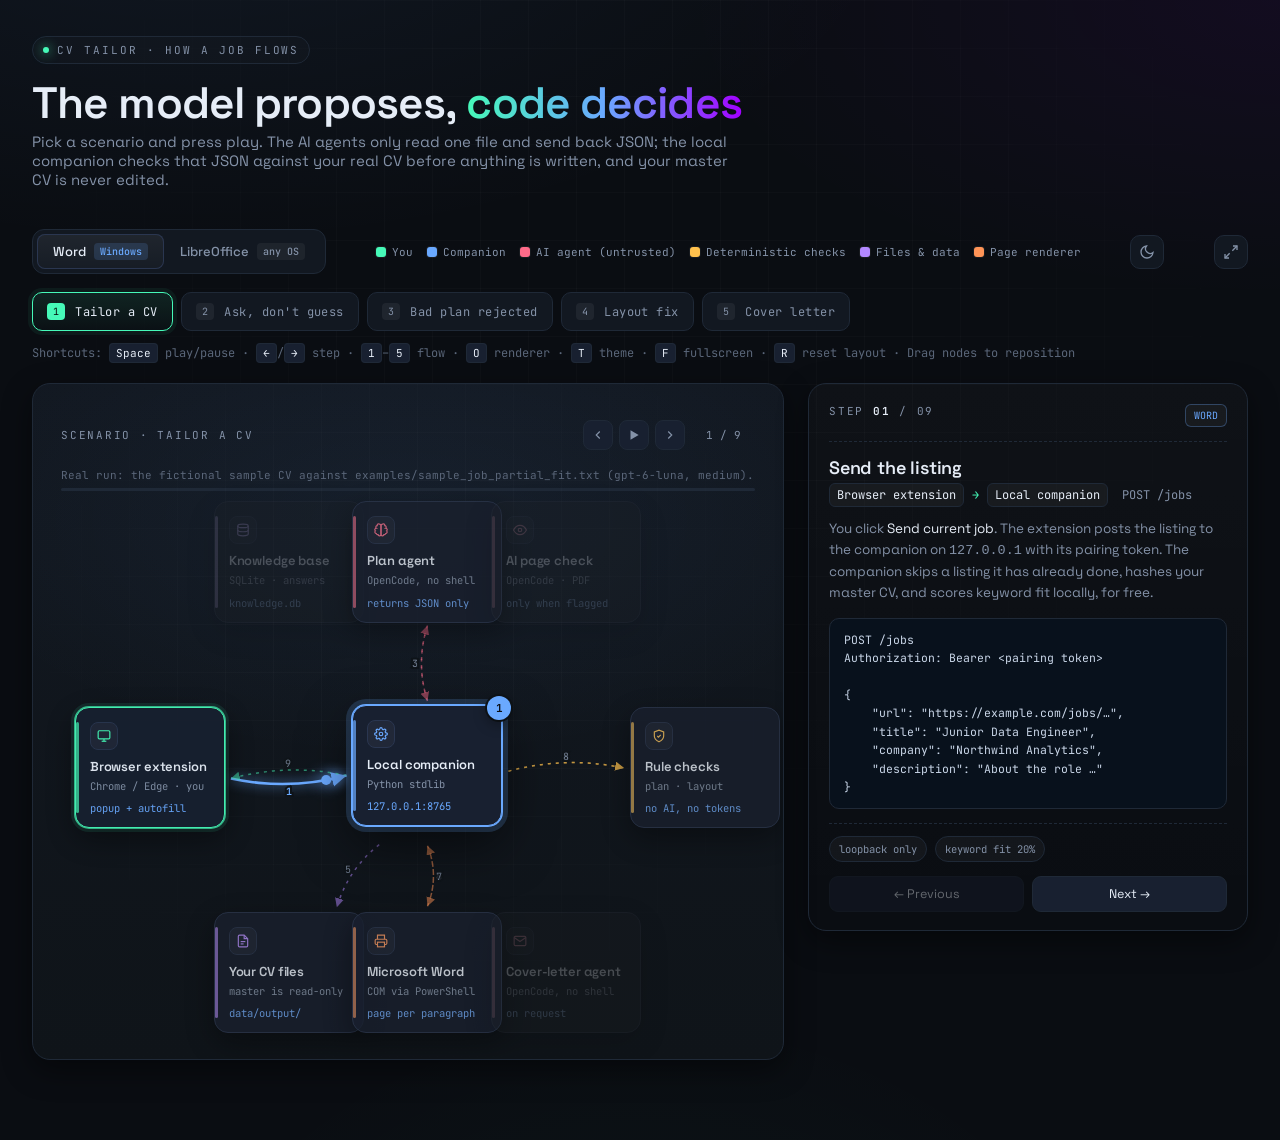
==== docs/architecture.html @ 9919b9e8 "Replace the static diagram with an interactive architecture diagram The Excalidraw diagram showed th" ====
<!doctype html>
<html lang="en">
<head>
<meta charset="utf-8" />
<meta name="viewport" content="width=device-width,initial-scale=1" />
<title>CV Tailor · Architecture</title>
<!--
  CV Tailor's architecture, as an interactive diagram. Built from the template of the
  architecture-diagram skill, https://github.com/konraddzbik/architecture-diagram-skill (v1.3.0),
  whose licence follows. The nodes, flows and text are CV Tailor's.

  MIT License

  Copyright (c) 2026 Konrad Dzbik

  Permission is hereby granted, free of charge, to any person obtaining a copy
  of this software and associated documentation files (the "Software"), to deal
  in the Software without restriction, including without limitation the rights
  to use, copy, modify, merge, publish, distribute, sublicense, and/or sell
  copies of the Software, and to permit persons to whom the Software is
  furnished to do so, subject to the following conditions:

  The above copyright notice and this permission notice shall be included in all
  copies or substantial portions of the Software.

  THE SOFTWARE IS PROVIDED "AS IS", WITHOUT WARRANTY OF ANY KIND, EXPRESS OR
  IMPLIED, INCLUDING BUT NOT LIMITED TO THE WARRANTIES OF MERCHANTABILITY,
  FITNESS FOR A PARTICULAR PURPOSE AND NONINFRINGEMENT. IN NO EVENT SHALL THE
  AUTHORS OR COPYRIGHT HOLDERS BE LIABLE FOR ANY CLAIM, DAMAGES OR OTHER
  LIABILITY, WHETHER IN AN ACTION OF CONTRACT, TORT OR OTHERWISE, ARISING FROM,
  OUT OF OR IN CONNECTION WITH THE SOFTWARE OR THE USE OR OTHER DEALINGS IN THE
  SOFTWARE.
-->
<!--
  ============================================================
  ARCHITECTURE DIAGRAM TEMPLATE — drop-in for any system
  Generated by the architecture-diagrams skill.

  EDIT THESE THINGS (everything else stays untouched):
    1. <title> above and <h1> in <header>
    2. The legend in .legend (one .item per role you use)
    3. The .modepick buttons (mode toggle labels)
    4. The .flowtabs (one .flowtab per scenario)
    5. The .node divs inside .stage (one per service)
    6. The `flows` JS object at the bottom (scenario definitions)
    7. (Optional) Re-color CSS variables in :root
  ============================================================
-->
<!-- Remove the three font <link> tags below for fully offline use; fonts fall back to system UI. -->
<link rel="preconnect" href="https://fonts.googleapis.com">
<link rel="preconnect" href="https://fonts.gstatic.com" crossorigin>
<link rel="stylesheet" href="https://fonts.googleapis.com/css2?family=JetBrains+Mono:wght@400;500;600&family=Space+Grotesk:wght@400;500;600;700&display=swap" media="print" onload="this.media='all'">
<noscript><link rel="stylesheet" href="https://fonts.googleapis.com/css2?family=JetBrains+Mono:wght@400;500;600&family=Space+Grotesk:wght@400;500;600;700&display=swap"></noscript>
<style>
  :root{
    /* Dark base, tuned for didactic clarity */
    --bg:        #0a0d12;
    --bg-2:      #0f1419;
    --panel:     #121821;
    --panel-2:   #182030;
    --border:    #1f2937;
    --border-2:  #2a3650;
    --text:      #e6edf7;
    --muted:     #8492a8;
    --dim:       #5a6679;

    /* component colors — each role has its own */
    --c-user:        #46f9b8;   /* mint */
    --c-orch:        #6aa9ff;   /* sky */
    --c-compute:      #ff6b8a;   /* magenta */
    --c-embed:       #ffc14d;   /* amber */
    --c-vector:      #b388ff;   /* violet */
    --c-seed:        #ff9457;   /* orange */

    /* Brand accents */
    --brand-violet:  #a201ff;
    --brand-mint:    #46f9b8;

    --radius:        14px;
    --radius-sm:     8px;

    --shadow-soft:   0 10px 30px rgba(0,0,0,.45);
    --shadow-pop:    0 0 0 1px rgba(255,255,255,.04), 0 18px 50px rgba(0,0,0,.55);

    --mono: "JetBrains Mono", ui-monospace, SFMono-Regular, Menlo, monospace;
    --sans: "Space Grotesk", system-ui, -apple-system, "Segoe UI", sans-serif;
  }

  *{ box-sizing:border-box; }
  html,body{ margin:0; padding:0; }
  body{
    background: var(--bg);
    color: var(--text);
    font-family: var(--sans);
    font-feature-settings: "ss01","ss02","cv11";
    min-height:100vh;
    overflow-x:hidden;
    background-image:
      radial-gradient(1200px 600px at 15% -10%, rgba(106,169,255,.07), transparent 60%),
      radial-gradient(1000px 500px at 100% 0%, rgba(162,1,255,.06), transparent 60%),
      radial-gradient(800px 600px at 50% 120%, rgba(70,249,184,.04), transparent 60%);
  }

  /* faint grid */
  body::before{
    content:"";
    position:fixed; inset:0; pointer-events:none; z-index:0;
    background-image:
      linear-gradient(rgba(255,255,255,.018) 1px, transparent 1px),
      linear-gradient(90deg, rgba(255,255,255,.018) 1px, transparent 1px);
    background-size: 48px 48px;
    mask-image: radial-gradient(ellipse at 50% 30%, #000 30%, transparent 75%);
  }

  /* ───────── header ───────── */
  header{
    position:relative; z-index:2;
    padding: 36px 32px 12px;
    max-width: 1480px; margin: 0 auto;
  }
  .eyebrow{
    display:inline-flex; align-items:center; gap:8px;
    font-family: var(--mono); font-size:11px; letter-spacing:.18em;
    color: var(--muted); text-transform: uppercase;
    padding: 6px 10px;
    border:1px solid var(--border);
    border-radius: 999px;
    background: rgba(255,255,255,.015);
  }
  .eyebrow .dot{
    width:6px; height:6px; border-radius:50%; background: var(--brand-mint);
    box-shadow: 0 0 12px var(--brand-mint);
  }
  h1{
    margin: 16px 0 6px;
    font-size: clamp(28px, 3.6vw, 44px);
    font-weight: 600; letter-spacing:-.02em;
    line-height: 1.05;
  }
  h1 .accent{
    background: linear-gradient(90deg, var(--brand-mint), var(--c-orch) 50%, var(--brand-violet));
    -webkit-background-clip: text; background-clip: text; color: transparent;
  }
  .sub{
    color: var(--muted); font-size: 15px; max-width: 70ch;
    margin: 0;
  }

  /* ───────── controls bar ───────── */
  .controls{
    position:relative; z-index:2;
    max-width: 1480px; margin: 28px auto 0; padding: 0 32px;
    display:flex; flex-wrap:wrap; gap:18px;
    align-items:center; justify-content:space-between;
  }

  .modepick{
    display:inline-flex; padding:4px;
    background: var(--panel); border:1px solid var(--border);
    border-radius: 12px;
  }
  .modepick button{
    border:0; background:transparent; color: var(--muted);
    font-family: var(--sans); font-weight:500; font-size:13px;
    padding: 9px 16px; border-radius: 8px; cursor:pointer;
    display:inline-flex; align-items:center; gap:8px;
    transition: all .25s ease;
  }
  .modepick button .pill{
    font-family: var(--mono); font-size:10px;
    padding: 2px 6px; border-radius: 4px;
    background: rgba(255,255,255,.05); color: var(--muted);
  }
  .modepick button[aria-pressed="true"]{
    background: linear-gradient(180deg, rgba(255,255,255,.06), rgba(255,255,255,.02));
    color: var(--text);
    box-shadow: inset 0 0 0 1px var(--border-2);
  }
  /* generic accent — covers renamed / 3rd modes; word/libreoffice below override it */
  .modepick button[aria-pressed="true"] .pill{ background: rgba(70,249,184,.14); color: var(--c-user); }
  .modepick button[aria-pressed="true"][data-mode="word"] .pill{ background: rgba(106,169,255,.16); color: var(--c-orch); }
  .modepick button[aria-pressed="true"][data-mode="libreoffice"] .pill{ background: rgba(162,1,255,.18); color: #d9a6ff; }

  .legend{
    display:flex; flex-wrap:wrap; gap:14px;
    font-family: var(--mono); font-size:11px; color: var(--muted);
  }
  .legend .item{ display:inline-flex; align-items:center; gap:6px; }
  .legend .swatch{ width:10px; height:10px; border-radius:3px; box-shadow: 0 0 0 1px rgba(255,255,255,.06); }

  /* ───────── flow tabs ───────── */
  .flowtabs{
    position:relative; z-index:2;
    max-width: 1480px; margin: 18px auto 0; padding: 0 32px;
    display:flex; flex-wrap:wrap; gap:8px;
  }
  .flowtab{
    appearance:none; border:1px solid var(--border);
    background: var(--panel); color: var(--muted);
    font-family: var(--mono); font-size: 12px; letter-spacing:.04em;
    padding: 10px 14px; border-radius: 10px;
    display:inline-flex; align-items:center; gap:10px;
    cursor:pointer; transition: all .2s ease;
  }
  .flowtab .num{
    font-size:10px;
    background: rgba(255,255,255,.06); color: var(--muted);
    padding: 2px 6px; border-radius: 4px;
  }
  .flowtab:hover{ color: var(--text); border-color: var(--border-2); }
  .flowtab[aria-pressed="true"]{
    border-color: var(--brand-mint);
    color: var(--text);
    background: linear-gradient(180deg, rgba(70,249,184,.10), rgba(70,249,184,.02));
    box-shadow: 0 0 0 4px rgba(70,249,184,.06);
  }
  .flowtab[aria-pressed="true"] .num{
    background: var(--brand-mint); color: #08120e;
  }

  /* ───────── main layout ───────── */
  main{
    position:relative; z-index:1;
    max-width: 1480px; margin: 22px auto 80px; padding: 0 32px;
    display:grid; grid-template-columns: minmax(0, 1fr) 440px; gap: 24px;
    align-items: start;
  }
  @media (max-width: 1180px){
    main{ grid-template-columns: 1fr; }
  }

  /* ───────── canvas (the diagram) ───────── */
  .canvas{
    position:relative;
    background:
      radial-gradient(800px 400px at 50% 20%, rgba(106,169,255,.06), transparent 60%),
      linear-gradient(180deg, var(--panel) 0%, var(--bg-2) 100%);
    border: 1px solid var(--border);
    border-radius: 18px;
    padding: 36px 28px 28px;
    min-height: 540px;
    box-shadow: var(--shadow-soft);
    overflow: hidden;
  }
  .canvas::before{
    content:""; position:absolute; inset:0; pointer-events:none;
    background-image:
      linear-gradient(rgba(255,255,255,.02) 1px, transparent 1px),
      linear-gradient(90deg, rgba(255,255,255,.02) 1px, transparent 1px);
    background-size: 48px 48px;  /* matches body grid + drag SNAP_PX so nodes snap onto visible lines */
    mask-image: radial-gradient(circle at 50% 40%, #000 30%, transparent 80%);
  }

  .canvas-head{
    display:flex; justify-content:space-between; align-items:center;
    margin-bottom: 18px; position:relative; z-index:2;
  }
  .canvas-title{
    font-family: var(--mono); font-size:11px; letter-spacing:.16em;
    color: var(--muted); text-transform: uppercase;
  }
  .player{
    display:flex; gap:6px; align-items:center;
    font-family: var(--mono); font-size: 11px; color: var(--muted);
  }
  .player button{
    appearance:none; border:1px solid var(--border); background: var(--panel-2);
    color: var(--muted); cursor:pointer;
    width: 30px; height: 30px; border-radius: 8px;
    display:inline-flex; align-items:center; justify-content:center;
    transition: all .15s ease;
  }
  .player button:hover{ color: var(--text); border-color: var(--border-2); }
  .player button[aria-pressed="true"]{
    background: rgba(70,249,184,.12); border-color: var(--brand-mint); color: var(--brand-mint);
  }
  .player .stepidx{
    padding: 0 10px; min-width: 64px; text-align:center;
  }

  /* flow-level note (the flow's `note`, plus an offline-only hint from `onlineNote`) */
  .flow-note{
    font-family: var(--mono); font-size: 11px; color: var(--dim);
    margin: 8px 0 0; line-height: 1.4;
  }
  .flow-note:empty{ display:none; }

  /* flow progress bar */
  .progress-track{
    width:100%; height: 3px; background: var(--border);
    border-radius: 2px; margin-top: 4px;
    grid-column: 1 / -1;
  }
  .progress-fill{
    height:100%; border-radius: 2px;
    background: var(--brand-mint);
    transition: width .35s ease;
    box-shadow: 0 0 8px rgba(70,249,184,.3);
  }

  /* ── stage where nodes & svg live ── */
  .stage{
    position:relative;
    width: 100%;
    height: 540px;
  }

  .stage svg.wires{
    position:absolute; inset:0; width:100%; height:100%;
    pointer-events:none;
  }

  /* node */
  .node{
    position:absolute;
    width: 150px;
    padding: 14px 14px 12px;
    background: var(--panel-2);
    border: 1px solid var(--border-2);
    border-radius: var(--radius);
    box-shadow: var(--shadow-soft);
    transition: transform .35s cubic-bezier(.2,.8,.2,1), opacity .35s ease, border-color .25s ease, box-shadow .25s ease;
    z-index: 2;
    cursor: pointer;
    user-select: none;
    touch-action: none;
  }
  .node.dragging{
    z-index: 100;
    cursor: grabbing;
    transition: none;
    box-shadow: 0 0 0 2px var(--c), 0 20px 60px rgba(0,0,0,.5);
    transform: scale(1.04);
  }
  /* Hover affordance — every node lifts and reveals its role color, so
     viewers learn "these are clickable". Click = jump to first step where
     this node appears in the current flow. */
  .node:hover{
    border-color: color-mix(in srgb, var(--c) 60%, var(--border-2));
    transform: translateY(-1px);
    box-shadow: var(--shadow-soft), 0 0 0 1px color-mix(in srgb, var(--c) 30%, transparent);
  }
  .node:hover .label{ color: var(--c); }
  .node:focus-visible{
    outline: 2px solid var(--c);
    outline-offset: 4px;
  }
  .node .label{
    font-size: 13px; font-weight: 600; letter-spacing:-.01em;
    margin: 0 0 4px;
  }
  .node .tech{
    font-family: var(--mono); font-size: 10.5px; color: var(--muted);
    line-height: 1.4;
  }
  .node .port{
    margin-top: 8px;
    font-family: var(--mono); font-size: 10.5px;
    color: var(--c-orch);
  }
  .node .icon{
    width: 28px; height: 28px; border-radius: 8px;
    display:inline-flex; align-items:center; justify-content:center;
    margin-bottom: 8px;
    background: rgba(255,255,255,.04);
    border: 1px solid var(--border-2);
  }
  .node[data-role="user"]   { --c: var(--c-user); }
  .node[data-role="orch"]   { --c: var(--c-orch); }
  .node[data-role="compute"] { --c: var(--c-compute); }
  .node[data-role="embed"]  { --c: var(--c-embed); }
  .node[data-role="vector"] { --c: var(--c-vector); }
  .node[data-role="seed"]   { --c: var(--c-seed); }
  .node .icon{ color: var(--c); }
  .node::before{
    content:""; position:absolute; left:0; top:14px; bottom:14px; width:3px;
    background: var(--c); border-radius: 3px;
    opacity:.7;
  }

  /* hidden nodes when mode mismatched */
  .node.hidden{ opacity: 0; transform: scale(.92); pointer-events: none; }

  /* shake feedback when a non-participating node is clicked */
  @keyframes node-shake {
    0%, 100%{ transform: translateX(0); }
    20%{ transform: translateX(-4px); }
    40%{ transform: translateX(4px); }
    60%{ transform: translateX(-3px); }
    80%{ transform: translateX(2px); }
  }

  /* active node = TARGET of the active step (full color, ring, badge) */
  .node.active{
    border-color: var(--c);
    box-shadow:
      0 0 0 1px var(--c),
      0 0 0 6px color-mix(in srgb, var(--c) 18%, transparent),
      var(--shadow-pop);
    transform: translateY(-2px);
  }
  /* active-from node = SOURCE of the active step (full color, softer ring,
     no badge). Lets the viewer see WHERE the data is coming from this step. */
  .node.active-from{
    border-color: var(--c);
    box-shadow:
      0 0 0 1px color-mix(in srgb, var(--c) 70%, transparent),
      0 0 0 4px color-mix(in srgb, var(--c) 10%, transparent),
      var(--shadow-soft);
    opacity: .95;
  }
  /* participant = appears somewhere in this flow but not in this step.
     Stays visible at near-full color so viewer can see the whole flow path
     at a glance. Critical for didactic clarity — without this, only the
     active node is visible and the rest look "dead". */
  .node.participant{
    opacity: .8;
    filter: saturate(.85);
  }
  /* dimmed = NOT in this flow at all (e.g. Seed node during the ask flow) */
  .node.dimmed{ opacity: .25; filter: saturate(.4); }

  /* node small badge (step number sticker) */
  .node .step-badge{
    position:absolute; top:-10px; right:-10px;
    width:24px; height:24px; border-radius:50%;
    background: var(--c); color:#0a0d12;
    font-family: var(--mono); font-weight:600; font-size: 11px;
    display:flex; align-items:center; justify-content:center;
    opacity: 0; transform: scale(.6);
    transition: opacity .2s ease, transform .25s cubic-bezier(.2,1.2,.2,1);
    box-shadow: 0 4px 14px rgba(0,0,0,.4), 0 0 0 2px var(--bg-2);
  }
  .node.has-badge .step-badge{ opacity:1; transform: scale(1); }

  /* ── wire styles (SVG) ── */
  .wire{
    fill:none;
    stroke: var(--border-2);
    stroke-width: 1.5;
    stroke-dasharray: 4 6;
    opacity: .55;
    transition: opacity .3s ease, stroke .3s ease;
  }
  /* active = current step's wire (full color, glow, packet animates) */
  .wire.active{
    stroke: var(--wire-color, var(--brand-mint));
    stroke-width: 2.5;
    stroke-dasharray: 0;
    opacity: 1;
    filter: drop-shadow(0 0 6px var(--wire-color, var(--brand-mint)));
  }
  /* preview = other steps of CURRENT flow — show the full path at once */
  .wire.preview{
    stroke: var(--wire-color, var(--border-2));
    stroke-width: 1.5;
    stroke-dasharray: 3 5;
    opacity: .5;
  }
  /* muted = wires that don't belong to this flow at all */
  .wire.muted{ opacity: .08; }

  /* moving data packet */
  .packet{
    r: 5;
    fill: var(--wire-color, var(--brand-mint));
    filter: drop-shadow(0 0 8px var(--wire-color, var(--brand-mint)));
    opacity: 0;
  }
  .packet.run{ opacity: 1; }

  /* tiny wire label */
  .wire-label{
    font-family: var(--mono); font-size: 10px;
    fill: var(--muted);
    paint-order: stroke;
    stroke: var(--bg-2); stroke-width: 4;
    transition: fill .3s ease;
  }
  .wire-label.active{ fill: var(--wire-color, var(--brand-mint)); font-weight: 600; }
  .wire-label.preview{ fill: var(--muted); opacity: .8; }

  /* ───────── side panel ───────── */
  aside{
    position: sticky; top: 18px;
    background:
      linear-gradient(180deg, rgba(255,255,255,.025), rgba(255,255,255,.005));
    border: 1px solid var(--border);
    border-radius: 18px;
    padding: 20px 20px 18px;
    box-shadow: var(--shadow-soft);
    min-height: 540px;
    display:flex; flex-direction:column;
  }
  .panel-head{
    display:flex; justify-content:space-between; align-items:flex-start;
    gap: 12px;
    padding-bottom: 14px;
    border-bottom: 1px dashed var(--border);
  }
  .panel-step{
    font-family: var(--mono); font-size: 11px; letter-spacing:.16em;
    color: var(--muted); text-transform: uppercase;
  }
  .panel-step strong{
    color: var(--text); font-weight: 600;
  }
  .panel-mode{
    font-family: var(--mono); font-size: 10px;
    padding: 4px 8px; border-radius: 6px;
    background: rgba(255,255,255,.04); color: var(--muted);
    border:1px solid var(--border);
  }
  .panel-mode[data-mode]{ color: var(--c-user); border-color: rgba(70,249,184,.3); }
  .panel-mode[data-mode="word"]{ color: var(--c-orch); border-color: rgba(106,169,255,.3); }
  .panel-mode[data-mode="libreoffice"]{ color: #d9a6ff; border-color: rgba(162,1,255,.35); }

  .panel-title{
    font-size: 18px; font-weight: 600; margin: 14px 0 4px;
    letter-spacing:-.01em;
  }
  .panel-route{
    font-family: var(--mono); font-size: 12px;
    color: var(--muted); margin-bottom: 12px;
    display:inline-flex; align-items:center; gap:8px; flex-wrap:wrap;
  }
  .panel-route .from, .panel-route .to{
    color: var(--text);
    padding: 3px 7px; border-radius: 6px;
    background: rgba(255,255,255,.04);
    border:1px solid var(--border);
  }
  .panel-route .arrow{ color: var(--brand-mint); }

  .panel-desc{
    color: var(--muted); font-size: 13.5px; line-height: 1.55;
    margin: 0 0 14px;
  }
  .panel-desc em{ color: var(--text); font-style: normal; }

  .panel-payload{
    font-family: var(--mono); font-size: 11.5px;
    background: #08111c;
    border: 1px solid var(--border);
    border-radius: 10px;
    padding: 12px 14px;
    color: #c9d6e8;
    overflow:auto; max-height: 260px;
    line-height: 1.6;
    margin: 0 0 14px;
    white-space: pre;
    -webkit-overflow-scrolling: touch;
  }
  .panel-payload .k{ color: #ffc14d; }
  .panel-payload .s{ color: #46f9b8; }
  .panel-payload .n{ color: #b388ff; }
  .panel-payload .c{ color: var(--muted); }

  .panel-meta{
    margin-top:auto; padding-top: 12px;
    border-top: 1px dashed var(--border);
    display:flex; gap: 8px; flex-wrap:wrap;
  }
  .chip{
    font-family: var(--mono); font-size: 10.5px;
    padding: 5px 9px; border-radius: 999px;
    background: rgba(255,255,255,.035); border:1px solid var(--border);
    color: var(--muted);
  }
  .chip.lat::before{ content:"⏱ "; color: var(--brand-mint); }
  .chip.size::before{ content:"⛁ "; color: var(--c-vector); }

  /* prev/next */
  .step-nav{
    display:flex; gap:8px; margin-top: 14px;
  }
  .step-nav button{
    flex:1; padding: 9px 12px;
    background: var(--panel-2); color: var(--text);
    border:1px solid var(--border); border-radius: 9px;
    font-family: var(--sans); font-size: 12.5px; cursor:pointer;
    transition: all .15s ease;
    display:inline-flex; align-items:center; justify-content:center; gap:6px;
  }
  .step-nav button:hover{ border-color: var(--brand-mint); color: var(--brand-mint); }
  .step-nav button:disabled{ opacity:.4; cursor:not-allowed; }

  /* footer / legend below */
  .scenario-note{
    position: relative; z-index: 2;
    max-width: 1480px; margin: 14px auto 0; padding: 0 32px;
    color: var(--dim); font-size: 12px;
    font-family: var(--mono);
  }
  .scenario-note kbd{
    font-family: var(--mono); font-size: 11px;
    padding: 2px 6px; border-radius: 4px;
    background: var(--panel-2); border:1px solid var(--border); color: var(--text);
  }

  /* mobile adjustments */
  @media (max-width: 720px){
    header{ padding: 24px 18px 8px; }
    .controls, .flowtabs, main, .scenario-note{ padding-left: 18px; padding-right: 18px; }
    main{ gap:18px; }
    .canvas{ padding: 22px 14px 18px; }
    .stage{ height: 420px; }
    .node{ width: 132px; padding: 12px; }
    .node .label{ font-size: 12px; }
    .node .tech{ font-size: 10px; }
    aside{ position: static; }
  }

  /* keyboard focus rings */
  button:focus-visible, .flowtab:focus-visible{
    outline: 2px solid var(--brand-mint); outline-offset: 2px;
  }

  /* Respect users who ask for reduced motion: no flying packet, near-instant transitions. */
  @media (prefers-reduced-motion: reduce){
    *{
      animation-duration: .001ms !important;
      animation-iteration-count: 1 !important;
      transition-duration: .001ms !important;
    }
    .packet{ display: none !important; }
    .progress-fill{ transition: none !important; }
  }

  /* ───────── light theme ───────── */
  body.light{
    --bg:        #f6f7fa;
    --bg-2:      #ffffff;
    --panel:     #ffffff;
    --panel-2:   #f1f3f8;
    --border:    #e2e6ee;
    --border-2:  #c8d0dd;
    --text:      #0f1419;
    --muted:     #555f70;
    --dim:       #8492a8;

    --c-user:    #00b377;
    --c-orch:    #2a6fdb;
    --c-compute: #d63a5f;
    --c-embed:   #c98a00;
    --c-vector:  #7a4ed1;
    --c-seed:    #d96e2c;

    --brand-violet: #7a1cd9;
    --brand-mint:   #00b377;

    --shadow-soft: 0 4px 18px rgba(15,20,25,.06);
    --shadow-pop:  0 0 0 1px rgba(15,20,25,.04), 0 8px 24px rgba(15,20,25,.08);

    background-image:
      radial-gradient(1200px 600px at 15% -10%, rgba(42,111,219,.05), transparent 60%),
      radial-gradient(1000px 500px at 100% 0%, rgba(122,28,217,.04), transparent 60%),
      radial-gradient(800px 600px at 50% 120%, rgba(0,179,119,.03), transparent 60%);
  }
  body.light::before{
    background-image:
      linear-gradient(rgba(0,0,0,.03) 1px, transparent 1px),
      linear-gradient(90deg, rgba(0,0,0,.03) 1px, transparent 1px);
  }
  body.light .panel-payload{
    background: #f0f2f7;
    color: #1e2838;
    border-color: var(--border);
  }
  body.light .panel-payload .k{ color: #a16800; }
  body.light .panel-payload .s{ color: #00855a; }
  body.light .panel-payload .n{ color: #6b3faf; }
  body.light .eyebrow{ background: rgba(0,0,0,.02); }
  body.light .eyebrow .dot{ box-shadow: 0 0 8px var(--brand-mint); }
  body.light .legend .swatch{ box-shadow: 0 0 0 1px rgba(0,0,0,.08); }
  body.light .wire-label{ stroke: var(--panel); stroke-width: 5; }
  body.light .node{ box-shadow: 0 2px 8px rgba(0,0,0,.06); }
  body.light .node.active{ box-shadow: 0 0 0 1px var(--c), 0 0 0 6px color-mix(in srgb, var(--c) 12%, transparent), 0 4px 16px rgba(0,0,0,.08); }
  body.light .wire.active{ filter: drop-shadow(0 0 4px var(--wire-color, var(--brand-mint))); }
  body.light .chip{ background: rgba(0,0,0,.04); }
  body.light aside{ background: linear-gradient(180deg, rgba(0,0,0,.01), rgba(0,0,0,.005)); }

  /* theme toggle */
  .theme-toggle, .layout-reset, .fullscreen-toggle{
    appearance:none; border:1px solid var(--border); background: var(--panel);
    color: var(--muted); cursor:pointer;
    width: 34px; height: 34px; border-radius: 10px;
    display:inline-flex; align-items:center; justify-content:center;
    transition: all .2s ease;
    flex-shrink: 0;
  }
  .theme-toggle:hover, .layout-reset:hover, .fullscreen-toggle:hover{ color: var(--text); border-color: var(--border-2); }
  .layout-reset{ display:none; }
  .layout-reset.has-custom{ display:inline-flex; }
  .theme-toggle .icon-sun{ display:none; }
  body.light .theme-toggle .icon-moon{ display:none; }
  body.light .theme-toggle .icon-sun{ display:block; }

  /* fullscreen canvas */
  .canvas.is-fullscreen{
    position:fixed; inset:0; z-index:9999;
    border-radius:0; margin:0; max-width:none;
    min-height:100vh;
    overflow:auto;
  }
  .canvas.is-fullscreen .stage{ height: calc(100vh - 80px); }
  .canvas.is-fullscreen ~ aside{ display:none; }
</style>
</head>
<body>

<header>
  <!-- 1. Top-of-page text. Change SYSTEM_NAME, the accented words, and the subtitle. -->
  <span class="eyebrow"><span class="dot"></span> CV Tailor · how a job flows</span>
  <h1>The model proposes, <span class="accent">code decides</span></h1>
  <p class="sub">Pick a scenario and press play. The AI agents only read one file and send back JSON; the local companion checks that JSON against your real CV before anything is written, and your master CV is never edited.</p>
</header>

<div class="controls">
  <!-- 2. Mode toggle. Rename or add a 3rd button if you have 3 modes.
       data-mode values become keys in JS — keep them snake_case. -->
  <div class="modepick" role="group" aria-label="Page renderer">
    <button data-mode="word" aria-pressed="true">Word <span class="pill">Windows</span></button>
    <button data-mode="libreoffice" aria-pressed="false">LibreOffice <span class="pill">any OS</span></button>
  </div>

  <!-- 3. Legend. One .item per role used in the diagram. Order = visual priority. -->
  <div class="legend" aria-label="Component legend">
    <span class="item"><span class="swatch" style="background:var(--c-user)"></span> You</span>
    <span class="item"><span class="swatch" style="background:var(--c-orch)"></span> Companion</span>
    <span class="item"><span class="swatch" style="background:var(--c-compute)"></span> AI agent (untrusted)</span>
    <span class="item"><span class="swatch" style="background:var(--c-embed)"></span> Deterministic checks</span>
    <span class="item"><span class="swatch" style="background:var(--c-vector)"></span> Files &amp; data</span>
    <span class="item"><span class="swatch" style="background:var(--c-seed)"></span> Page renderer</span>
  </div>

  <!-- 3b. Theme toggle (dark/light). -->
  <button class="theme-toggle" id="btnTheme" title="Toggle light/dark theme (T)" aria-label="Toggle theme">
    <svg class="icon-moon" width="16" height="16" viewBox="0 0 24 24" fill="none" stroke="currentColor" stroke-width="2"><path d="M21 12.79A9 9 0 1 1 11.21 3 7 7 0 0 0 21 12.79z"/></svg>
    <svg class="icon-sun" width="16" height="16" viewBox="0 0 24 24" fill="none" stroke="currentColor" stroke-width="2"><circle cx="12" cy="12" r="5"/><line x1="12" y1="1" x2="12" y2="3"/><line x1="12" y1="21" x2="12" y2="23"/><line x1="4.22" y1="4.22" x2="5.64" y2="5.64"/><line x1="18.36" y1="18.36" x2="19.78" y2="19.78"/><line x1="1" y1="12" x2="3" y2="12"/><line x1="21" y1="12" x2="23" y2="12"/><line x1="4.22" y1="19.78" x2="5.64" y2="18.36"/><line x1="18.36" y1="5.64" x2="19.78" y2="4.22"/></svg>
  </button>

  <!-- 3c. Reset layout (appears only after user drags nodes). -->
  <button class="layout-reset" id="btnResetLayout" title="Reset node positions (R)" aria-label="Reset layout">
    <svg width="16" height="16" viewBox="0 0 24 24" fill="none" stroke="currentColor" stroke-width="2"><polyline points="1 4 1 10 7 10"/><path d="M3.51 15a9 9 0 1 0 2.13-9.36L1 10"/></svg>
  </button>

  <!-- 3d. Fullscreen toggle for canvas (F). -->
  <button class="fullscreen-toggle" id="btnFullscreen" title="Fullscreen (F)" aria-label="Toggle fullscreen">
    <svg width="16" height="16" viewBox="0 0 24 24" fill="none" stroke="currentColor" stroke-width="2"><polyline points="15 3 21 3 21 9"/><polyline points="9 21 3 21 3 15"/><line x1="21" y1="3" x2="14" y2="10"/><line x1="3" y1="21" x2="10" y2="14"/></svg>
  </button>
</div>

<!-- 4. Flow tabs. One per scenario. data-flow must match a key in the JS `flows` object.
     Aim for 3-6 flows; more than 6 clutters the bar. -->
<nav class="flowtabs" aria-label="Scenarios">
  <button class="flowtab" data-flow="tailor" aria-pressed="true"><span class="num">1</span> Tailor a CV</button>
  <button class="flowtab" data-flow="clarify" aria-pressed="false"><span class="num">2</span> Ask, don't guess</button>
  <button class="flowtab" data-flow="reject" aria-pressed="false"><span class="num">3</span> Bad plan rejected</button>
  <button class="flowtab" data-flow="layout" aria-pressed="false"><span class="num">4</span> Layout fix</button>
  <button class="flowtab" data-flow="letter" aria-pressed="false"><span class="num">5</span> Cover letter</button>
</nav>

<p class="scenario-note">Shortcuts: <kbd>Space</kbd> play/pause · <kbd>&larr;</kbd>/<kbd>&rarr;</kbd> step · <kbd>1</kbd>&ndash;<kbd id="kbFlowMax">5</kbd> flow · <kbd>O</kbd> renderer · <kbd>T</kbd> theme · <kbd>F</kbd> fullscreen · <kbd>R</kbd> reset layout · Drag nodes to reposition</p>

<main>
  <section class="canvas" aria-label="Architecture diagram">
    <div class="canvas-head">
      <span class="canvas-title">Scenario · <span id="flowName">Tailor a CV</span></span>
      <div class="player" role="group" aria-label="Playback controls">
        <button id="btnPrev" title="Previous step (←)" aria-label="Previous step">
          <svg width="14" height="14" viewBox="0 0 24 24" fill="none" stroke="currentColor" stroke-width="2"><polyline points="15 18 9 12 15 6"/></svg>
        </button>
        <button id="btnPlay" title="Play/Pause (Space)" aria-label="Play/Pause" aria-pressed="false">
          <svg id="playIcon" width="14" height="14" viewBox="0 0 24 24" fill="currentColor"><polygon points="6 4 20 12 6 20 6 4"/></svg>
        </button>
        <button id="btnNext" title="Next step (→)" aria-label="Next step">
          <svg width="14" height="14" viewBox="0 0 24 24" fill="none" stroke="currentColor" stroke-width="2"><polyline points="9 18 15 12 9 6"/></svg>
        </button>
        <span class="stepidx" id="stepIdx">0 / 0</span>
      </div>
    </div>
    <div class="flow-note" id="flowNote"></div>
    <div class="progress-track"><div class="progress-fill" id="progressFill" style="width:0%"></div></div>

    <div class="stage" id="stage">
      <!--
        5. NODE LIST. One <div class="node"> per service in the system.

        Required attributes:
          data-id    — unique snake_case id, referenced from flow steps (e.g. "orch", "vector")
          data-role  — one of: user / orch / compute / embed / vector / seed
                       Drives the accent color via CSS variable --c (see :root).
          style      — left/top in % for percentage-based positioning.
                       Place User on the left (~2%), datastores/terminal nodes on the right (~78%),
                       orchestrator/API gateway in the middle. Vertical: spread to avoid wire crossings.

        Optional mode-aware attributes (the JS reads these on mode change):
          On <div class="label">      data-label-MODE-A / data-label-MODE-B
          On <div class="tech">       data-tech-MODE-A / data-tech-MODE-B
          On <div class="port">       data-port-MODE-A / data-port-MODE-B
        (Default visible text should match the initial mode.)

        The .step-badge is the floating numeric chip that appears when a node is active.
        Keep it as-is; the JS populates it.

        Icons: 14×14 SVGs. Pick a Feather-style outline icon that visually matches the role.
        Library of icons is in references/component-library.md.
      -->

      <!-- Hub layout: the companion makes every call, so it sits in the centre and every other
           part is a spoke. Agents (LLM) above, deterministic checks to the right, files and the
           renderer below. No two wires cross. -->

      <!-- You, in the browser -->
      <div class="node" data-role="user" data-id="user" style="left: 2%; top: 40%;">
        <div class="icon">
          <svg width="14" height="14" viewBox="0 0 24 24" fill="none" stroke="currentColor" stroke-width="2"><rect x="2" y="3" width="20" height="14" rx="2"/><line x1="8" y1="21" x2="16" y2="21"/><line x1="12" y1="17" x2="12" y2="21"/></svg>
        </div>
        <div class="label">Browser extension</div>
        <div class="tech">Chrome / Edge · you</div>
        <div class="port">popup + autofill</div>
        <span class="step-badge">·</span>
      </div>

      <!-- The hub -->
      <div class="node" data-role="orch" data-id="companion" style="left: 42%; top: 40%;">
        <div class="icon">
          <svg width="14" height="14" viewBox="0 0 24 24" fill="none" stroke="currentColor" stroke-width="2"><circle cx="12" cy="12" r="3"/><path d="M19.4 15a1.65 1.65 0 0 0 .33 1.82l.06.06a2 2 0 1 1-2.83 2.83l-.06-.06a1.65 1.65 0 0 0-1.82-.33 1.65 1.65 0 0 0-1 1.51V21a2 2 0 1 1-4 0v-.09A1.65 1.65 0 0 0 9 19.4a1.65 1.65 0 0 0-1.82.33l-.06.06a2 2 0 1 1-2.83-2.83l.06-.06a1.65 1.65 0 0 0 .33-1.82 1.65 1.65 0 0 0-1.51-1H3a2 2 0 1 1 0-4h.09A1.65 1.65 0 0 0 4.6 9a1.65 1.65 0 0 0-.33-1.82l-.06-.06a2 2 0 1 1 2.83-2.83l.06.06a1.65 1.65 0 0 0 1.82.33H9a1.65 1.65 0 0 0 1-1.51V3a2 2 0 1 1 4 0v.09a1.65 1.65 0 0 0 1 1.51 1.65 1.65 0 0 0 1.82-.33l.06-.06a2 2 0 1 1 2.83 2.83l-.06.06a1.65 1.65 0 0 0-.33 1.82V9a1.65 1.65 0 0 0 1.51 1H21a2 2 0 1 1 0 4h-.09a1.65 1.65 0 0 0-1.51 1z"/></svg>
        </div>
        <div class="label">Local companion</div>
        <div class="tech">Python stdlib</div>
        <div class="port">127.0.0.1:8765</div>
        <span class="step-badge">·</span>
      </div>

      <!-- Agents above the hub -->
      <div class="node" data-role="vector" data-id="knowledge" style="left: 22%; top: 2%;">
        <div class="icon">
          <svg width="14" height="14" viewBox="0 0 24 24" fill="none" stroke="currentColor" stroke-width="2"><ellipse cx="12" cy="5" rx="9" ry="3"/><path d="M3 5v14a9 3 0 0 0 18 0V5"/><path d="M3 12a9 3 0 0 0 18 0"/></svg>
        </div>
        <div class="label">Knowledge base</div>
        <div class="tech">SQLite · answers</div>
        <div class="port">knowledge.db</div>
        <span class="step-badge">·</span>
      </div>

      <div class="node" data-role="compute" data-id="plan" style="left: 42%; top: 2%;">
        <div class="icon">
          <svg width="14" height="14" viewBox="0 0 24 24" fill="none" stroke="currentColor" stroke-width="2"><path d="M9.5 2A2.5 2.5 0 0 1 12 4.5v15a2.5 2.5 0 0 1-4.96.44A2.5 2.5 0 0 1 4 18a2.5 2.5 0 0 1-1.55-4.45A2.5 2.5 0 0 1 4 9a2.5 2.5 0 0 1 1.55-4.45A2.5 2.5 0 0 1 9.5 2z"/><path d="M14.5 2A2.5 2.5 0 0 0 12 4.5v15a2.5 2.5 0 0 0 4.96.44A2.5 2.5 0 0 0 20 18a2.5 2.5 0 0 0 1.55-4.45A2.5 2.5 0 0 0 20 9a2.5 2.5 0 0 0-1.55-4.45A2.5 2.5 0 0 0 14.5 2z"/></svg>
        </div>
        <div class="label">Plan agent</div>
        <div class="tech">OpenCode, no shell</div>
        <div class="port">returns JSON only</div>
        <span class="step-badge">·</span>
      </div>

      <div class="node" data-role="compute" data-id="qa" style="left: 62%; top: 2%;">
        <div class="icon">
          <svg width="14" height="14" viewBox="0 0 24 24" fill="none" stroke="currentColor" stroke-width="2"><path d="M1 12s4-8 11-8 11 8 11 8-4 8-11 8-11-8-11-8z"/><circle cx="12" cy="12" r="3"/></svg>
        </div>
        <div class="label">AI page check</div>
        <div class="tech">OpenCode · PDF</div>
        <div class="port">only when flagged</div>
        <span class="step-badge">·</span>
      </div>

      <!-- Deterministic gate to the right -->
      <div class="node" data-role="embed" data-id="checks" style="left: 82%; top: 40%;">
        <div class="icon">
          <svg width="14" height="14" viewBox="0 0 24 24" fill="none" stroke="currentColor" stroke-width="2"><path d="M12 22s8-4 8-10V5l-8-3-8 3v7c0 6 8 10 8 10z"/><polyline points="9 12 11 14 15 10"/></svg>
        </div>
        <div class="label">Rule checks</div>
        <div class="tech">plan · layout</div>
        <div class="port">no AI, no tokens</div>
        <span class="step-badge">·</span>
      </div>

      <!-- Files and the renderer below the hub -->
      <div class="node" data-role="vector" data-id="files" style="left: 22%; top: 78%;">
        <div class="icon">
          <svg width="14" height="14" viewBox="0 0 24 24" fill="none" stroke="currentColor" stroke-width="2"><path d="M14 2H6a2 2 0 0 0-2 2v16a2 2 0 0 0 2 2h12a2 2 0 0 0 2-2V8z"/><polyline points="14 2 14 8 20 8"/><line x1="8" y1="13" x2="16" y2="13"/><line x1="8" y1="17" x2="13" y2="17"/></svg>
        </div>
        <div class="label">Your CV files</div>
        <div class="tech">master is read-only</div>
        <div class="port">data/output/</div>
        <span class="step-badge">·</span>
      </div>

      <div class="node" data-role="seed" data-id="renderer" style="left: 42%; top: 78%;">
        <div class="icon">
          <svg width="14" height="14" viewBox="0 0 24 24" fill="none" stroke="currentColor" stroke-width="2"><polyline points="6 9 6 2 18 2 18 9"/><path d="M6 18H4a2 2 0 0 1-2-2v-5a2 2 0 0 1 2-2h16a2 2 0 0 1 2 2v5a2 2 0 0 1-2 2h-2"/><rect x="6" y="14" width="12" height="8"/></svg>
        </div>
        <div class="label" data-label-word="Microsoft Word" data-label-libreoffice="LibreOffice">Microsoft Word</div>
        <div class="tech" data-tech-word="COM via PowerShell" data-tech-libreoffice="soffice --headless">COM via PowerShell</div>
        <div class="port" data-port-word="page per paragraph" data-port-libreoffice="page count (+pypdf)">page per paragraph</div>
        <span class="step-badge">·</span>
      </div>

      <div class="node" data-role="compute" data-id="letter" style="left: 62%; top: 78%;">
        <div class="icon">
          <svg width="14" height="14" viewBox="0 0 24 24" fill="none" stroke="currentColor" stroke-width="2"><path d="M4 4h16c1.1 0 2 .9 2 2v12c0 1.1-.9 2-2 2H4c-1.1 0-2-.9-2-2V6c0-1.1.9-2 2-2z"/><polyline points="22,6 12,13 2,6"/></svg>
        </div>
        <div class="label">Cover-letter agent</div>
        <div class="tech">OpenCode, no shell</div>
        <div class="port">on request</div>
        <span class="step-badge">·</span>
      </div>

      <!--
        TO ADD MORE NODES: duplicate any block above, update data-id (must be unique),
        data-role (color), and the inline left/top %. Then reference the new data-id
        from the flows[].steps[].from/to fields below.
      -->

      <!-- SVG wires, drawn after nodes so we can compute positions from JS -->
      <svg class="wires" id="wires" aria-hidden="true">
        <defs>
          <!-- arrowhead markers per color -->
          <marker id="ah-mint"   markerWidth="8" markerHeight="8" refX="6" refY="3" orient="auto" markerUnits="strokeWidth">
            <path d="M0,0 L6,3 L0,6 Z" fill="var(--brand-mint)"/>
          </marker>
          <marker id="ah-sky"    markerWidth="8" markerHeight="8" refX="6" refY="3" orient="auto" markerUnits="strokeWidth">
            <path d="M0,0 L6,3 L0,6 Z" fill="var(--c-orch)"/>
          </marker>
          <marker id="ah-amber"  markerWidth="8" markerHeight="8" refX="6" refY="3" orient="auto" markerUnits="strokeWidth">
            <path d="M0,0 L6,3 L0,6 Z" fill="var(--c-embed)"/>
          </marker>
          <marker id="ah-violet" markerWidth="8" markerHeight="8" refX="6" refY="3" orient="auto" markerUnits="strokeWidth">
            <path d="M0,0 L6,3 L0,6 Z" fill="var(--c-vector)"/>
          </marker>
          <marker id="ah-mag"    markerWidth="8" markerHeight="8" refX="6" refY="3" orient="auto" markerUnits="strokeWidth">
            <path d="M0,0 L6,3 L0,6 Z" fill="var(--c-compute)"/>
          </marker>
          <marker id="ah-orange" markerWidth="8" markerHeight="8" refX="6" refY="3" orient="auto" markerUnits="strokeWidth">
            <path d="M0,0 L6,3 L0,6 Z" fill="var(--c-seed)"/>
          </marker>
        </defs>
        <!-- wires populated by JS -->
      </svg>
    </div>
  </section>

  <aside aria-label="Current step details" id="sidepanel">
    <div class="panel-head">
      <div class="panel-step">STEP <strong id="panelStepIdx">—</strong> / <span id="panelStepTotal">—</span></div>
      <div class="panel-mode" id="panelMode" data-mode="word">WORD</div>
    </div>
    <div class="panel-title" id="panelTitle">—</div>
    <div class="panel-route" id="panelRoute"></div>
    <p class="panel-desc" id="panelDesc">Select a flow and press Play to see details.</p>
    <pre class="panel-payload" id="panelPayload"></pre>
    <div class="panel-meta" id="panelMeta"></div>
    <div class="step-nav">
      <button id="btnPrev2">&larr; Previous</button>
      <button id="btnNext2">Next &rarr;</button>
    </div>
  </aside>
</main>

<script>
/* ─────────────────────────────────────────────────────────────────────
   ARCHITECTURE DIAGRAM — interactive flow visualization
   Flow data is single source of truth.
   ───────────────────────────────────────────────────────────────────── */

const flows = {
  /* ════════════════════════════════════════════════════════════════════════
     FLOWS — the heart of the diagram. Each key is one scenario the user picks
     from the tab bar at the top. Steps run in order; the active step lights up
     one wire and one target node, and the side panel shows the payload + chips.

     Schema:
       <flow_key>: {
         name: "Display name shown in the panel header",
         note: "(optional) One-liner for the panel sub-line",
         onlyMode: "offline",          // (optional) if set, flow auto-switches mode
                                        //  when user is in another mode
         onlineNote: "...",             // (optional) text shown when flow is offline-only
         steps: [
           {
             from: "node_id",           // source node (must exist as data-id above)
             to:   "node_id",           // target node
             color: "--c-orch",         // CSS variable for the wire color; pick from --c-*
             title: "Step title",
             route: "POST /endpoint",   // tiny route hint shown next to from→to
             desc:  "Plain HTML description. Use <em> for emphasis, <code> inline.",

             // WARNING: in ANY payload string, escape closing tags as <\/script> and
             //   <\/style> — an unescaped one truncates this script block and blanks the diagram.
             // ONE of these three payload variants:
             payload: "...",            // same in both modes
             payloadOffline: "...",     // mode-specific (rename keys to match your modes)
             payloadOnline: "...",

             // optional chips below payload (auto-styled by content):
             chips: ["~50ms LAN", "no auth"],
             chipsOffline: [...],        // mode-specific override
             chipsOnline: [...]
           },
           ...more steps
         ]
       }
     ════════════════════════════════════════════════════════════════════════ */

  /* ───── 1. Tailor a CV — the happy path, with real data from the partial-fit sample ───── */
  tailor: {
    name: "Tailor a CV",
    note: "Real run: the fictional sample CV against examples/sample_job_partial_fit.txt (gpt-6-luna, medium).",
    steps: [
      {
        from:"user", to:"companion", color:"--c-orch",
        title:"Send the listing",
        route:"POST /jobs",
        desc:"You click <em>Send current job</em>. The extension posts the listing to the companion on <code>127.0.0.1</code> with its pairing token. The companion skips a listing it has already done, hashes your master CV, and scores keyword fit locally, for free.",
        payload:
`POST /jobs
Authorization: Bearer <pairing token>

{
    "url": "https://example.com/jobs/…",
    "title": "Junior Data Engineer",
    "company": "Northwind Analytics",
    "description": "About the role …"
}`,
        chips:["loopback only","keyword fit 20%"]
      },
      {
        from:"companion", to:"plan", color:"--c-compute",
        title:"One input file",
        route:"input.md",
        desc:"Everything the agent needs goes into <em>one file</em>: the cleaned listing, your CV as numbered paragraphs marked editable (<code>E</code>) or locked (<code>L</code>), and your saved answers. The agent is told to read only that file. It has no shell and cannot write anything.",
        payload:
`# INPUT PACKAGE
Everything needed is in this one file.

## Job
Title: Junior Data Engineer
- Python and SQL, ideally with PostgreSQL
- Apache Airflow or another scheduler

## Master CV paragraphs
document:p0004 [E] Computer Science gradu…
document:p0009 [L] Inventory Tracker, Pyth…
document:p0010 [Eb] Built a REST API for s…`,
        chips:["read-only","one file"]
      },
      {
        from:"plan", to:"companion", color:"--c-compute",
        title:"A plan, not a document",
        route:"result.json",
        desc:"The agent answers with JSON: which paragraph to change, its <em>exact current text</em>, the new text and why. It never touches the DOCX. Requirements your CV can't back up are listed, not invented.",
        payload:
`{
    "replacements": [{
        "paragraph_id": "document:p0004",
        "original_text": "Computer Science
            graduate with hands-on experience
            building Python and Java services…",
        "new_text": "Computer Science graduate
            with Python, SQL and PostgreSQL
            foundations, experience building
            REST APIs and automated tests…",
        "reason": "…without implying prior
            pipeline experience."
    }],
    "unsupported_requirements": [
        "Building or maintaining ETL pipelines…",
        "Experience with Airflow … and dbt."
    ]
}`,
        chips:["~9.8k tokens","~15s"]
      },
      {
        from:"companion", to:"checks", color:"--c-embed",
        title:"Check the plan against the real CV",
        route:"validate_tailoring_result()",
        desc:"The model's output is treated as <em>untrusted data</em>. Plain code checks every replacement against the CV before anything is written. One failed rule stops the job (see <em>Bad plan rejected</em>).",
        payload:
`✓ document:p0004 is editable
✓ original_text matches the CV exactly
✓ new text 163 chars
    ≤ max(120, 1.6 × 116 + 30) = 215
✓ 1 change, +47 chars
    (limits: 40 changes, +700 chars)
→ plan accepted`,
        chips:["no AI","instant"]
      },
      {
        from:"companion", to:"files", color:"--c-vector",
        title:"Apply to a copy",
        route:"docx_io.apply_plan()",
        desc:"The plan is applied to a <em>copy</em> of your master CV. Only the named paragraphs' text changes; every other part of the DOCX is copied byte for byte. The master's SHA-256 is checked again after every stage.",
        payload:
`copy   data/master_cv.docx
  →    data/output/Alex_Morgan_…_CV.docx
edit   document:p0004   (1 paragraph)
check  sha256(master_cv.docx)
         = e8552d77…   ✓ unchanged`,
        chips:["master untouched"]
      },
      {
        from:"companion", to:"renderer", color:"--c-seed",
        title:"Render the copy",
        route:"DOCX → PDF",
        desc:"The tailored copy is rendered so its layout can be checked. Switch the toggle at the top to compare Word with LibreOffice.",
        payloadWord:
`powershell.exe -File render_word.ps1
    -DocumentPath …_CV.docx
    -LayoutPath   layout.json
    -PdfPath      preview.pdf`,
        payloadLibreoffice:
`soffice --headless --convert-to pdf
    --outdir <job> …_CV.docx
# then, with pypdf installed, find
# the page of each paragraph`,
        chipsWord:["Windows","~5s"],
        chipsLibreoffice:["Windows · macOS · Linux"]
      },
      {
        from:"renderer", to:"companion", color:"--c-seed",
        title:"Page facts come back",
        route:"layout.json",
        desc:"Word reports the page every paragraph starts and ends on. LibreOffice reports the page count, plus paragraph positions when <code>pypdf</code> is installed.",
        payloadWord:
`{
    "backend": "word",
    "page_count": 1,
    "paragraphs": [
        { "index": 4, "start_page": 1,
          "end_page": 1, "is_list": false },
        { "index": 10, "start_page": 1,
          "end_page": 1, "is_list": true },
        …
    ]
}`,
        payloadLibreoffice:
`{
    "backend": "libreoffice",
    "page_count": 1,
    "paragraphs": null
    // a list, as with Word, if pypdf
    // is installed
}`,
        chips:["17 paragraphs"]
      },
      {
        from:"companion", to:"checks", color:"--c-embed",
        title:"Free layout checks",
        route:"deterministic_layout_issues()",
        desc:"Before spending tokens on an AI check, plain code checks the page count against the master, paragraphs split across a page break, a heading stranded at the bottom of a page and a lone bullet on either side of a break. Nothing is flagged here, so the AI page check is skipped (see <em>Layout fix</em>).",
        payloadWord:
`page count          1 → 1   ✓
split paragraphs    none    ✓
stranded headings   none    ✓
lone bullets        none    ✓
→ AI page check not needed`,
        payloadLibreoffice:
`page count          1 → 1   ✓
paragraph checks    need pypdf
→ AI page check not needed`,
        chips:["no AI","4 rules"]
      },
      {
        from:"companion", to:"user", color:"--c-user",
        title:"Report and tailored CV",
        route:"GET /jobs/<id>",
        desc:"The popup shows the result. <em>Review changes</em> opens a before → after report that also lists what the CV doesn't cover; <em>Open CV</em> opens the tailored copy. Nothing is ever submitted for you.",
        payload:
`{
    "state": "completed",
    "message": "Tailored CV created and
                inspected",
    "fit_score": 20,
    "output_path": "…/Alex_Morgan_…_CV.docx",
    "report_path": "…/application_report.md"
}`,
        chips:["you review","nothing submitted"]
      }
    ]
  },

  /* ───── 2. Ask, don't guess — clarification questions, answered once and reused ───── */
  clarify: {
    name: "Ask, don't guess",
    note: "Questions are real, from a run on examples/sample_job.txt; the answer is an example.",
    steps: [
      {
        from:"user", to:"companion", color:"--c-orch",
        title:"Send the listing",
        route:"POST /jobs",
        desc:"A listing asks for something your CV doesn't show directly: here, <em>clear written communication and a willingness to learn</em>.",
        payload:
`POST /jobs
{
    "title": "Graduate Software Engineer",
    "company": "Example Ltd",
    "description": "… Clear written
        communication and a willingness
        to learn …"
}`,
        chips:["loopback only"]
      },
      {
        from:"companion", to:"knowledge", color:"--c-vector",
        title:"What have you told it before?",
        route:"knowledge.snapshot()",
        desc:"The companion pulls your saved answers, notes and the most relevant paragraphs from your other CVs into the agent's input, so it never asks the same thing twice. This is a first run, so nothing is saved yet.",
        payload:
`knowledge.json
{
    "explicit_user_answers": [],
    "user_notes_and_corrections": [],
    "other_cv_evidence": []
}`,
        chips:["SQLite","local"]
      },
      {
        from:"companion", to:"plan", color:"--c-compute",
        title:"One input file",
        route:"input.md",
        desc:"The listing, the CV paragraphs and the (empty) knowledge go to the plan agent, as in <em>Tailor a CV</em>.",
        payload:
`# INPUT PACKAGE
## Job
- Clear written communication and a
  willingness to learn
## Master CV paragraphs
document:p0004 [E] Computer Science gradu…

## Knowledge base (approved evidence; …)
{"explicit_user_answers":[],…}`,
        chips:["read-only"]
      },
      {
        from:"plan", to:"companion", color:"--c-compute",
        title:"Questions instead of guesses",
        route:"result.json",
        desc:"Rather than invent evidence, the agent returns <em>one batch</em> of questions. The companion validates them too: at least one, at most ten.",
        payload:
`{
    "status": "needs_clarification",
    "questions": [
        "Can you give a factual example of
         clear written communication you
         have demonstrated…?",
        "Can you share a specific example
         of your willingness to learn…?"
    ]
}`,
        chips:["≤ 10 questions"]
      },
      {
        from:"companion", to:"user", color:"--c-user",
        title:"The popup asks you",
        route:"GET /jobs/<id>",
        desc:"The job pauses in <code>needs_clarification</code> and the popup shows the questions.",
        payload:
`{
    "state": "needs_clarification",
    "message": "Truthful tailoring requires
                additional information",
    "questions": [ "Can you give a factual…",
                   "…" ]
}`,
        chips:["job paused"]
      },
      {
        from:"user", to:"companion", color:"--c-orch",
        title:"You answer once",
        route:"POST /jobs/<id>/answers",
        desc:"You answer in your own words. The job is queued again.",
        payload:
`POST /jobs/<id>/answers
{
    // example answer
    "answers": "I wrote the README and API
        guide for the Inventory Tracker, and
        taught myself Docker to deploy it."
}`,
        chips:["≤ 10,000 chars"]
      },
      {
        from:"companion", to:"knowledge", color:"--c-vector",
        title:"Kept for next time",
        route:"knowledge.record_answers()",
        desc:"The answer is stored <em>with its questions</em>, so later jobs can use it without asking. A correction later retires the old statement rather than deleting it.",
        payload:
`INSERT answer
    job:       Example Ltd · Graduate
               Software Engineer
    questions: 2
    answer:    "I wrote the README and API…"`,
        chips:["reused later"]
      },
      {
        from:"companion", to:"plan", color:"--c-compute",
        title:"Plan again, with your answer",
        route:"input.md",
        desc:"The agent plans again with your answer in its input. From here the job continues exactly as in <em>Tailor a CV</em>.",
        payload:
`## Answers to your earlier questions
## (verbatim)
I wrote the README and API guide for the
Inventory Tracker, and taught myself Docker
to deploy it.`,
        chips:["~9.8k tokens"]
      }
    ]
  },

  /* ───── 3. Bad plan rejected — the guardrail in action ───── */
  reject: {
    name: "Bad plan rejected",
    note: "Illustrative: a plan whose original text doesn't match the CV, and the companion's real response.",
    steps: [
      {
        from:"user", to:"companion", color:"--c-orch",
        title:"Send the listing",
        route:"POST /jobs",
        desc:"A normal job starts.",
        payload:
`POST /jobs
{
    "title": "Junior Data Engineer",
    "company": "Northwind Analytics",
    …
}`,
        chips:["loopback only"]
      },
      {
        from:"companion", to:"plan", color:"--c-compute",
        title:"One input file",
        route:"input.md",
        desc:"The agent gets its single input file as usual.",
        payload:
`document:p0004 [E] Computer Science graduate
with hands-on experience building Python and
Java services, REST APIs and automated tests.`,
        chips:["read-only"]
      },
      {
        from:"plan", to:"companion", color:"--c-compute",
        title:"The model gets it wrong",
        route:"result.json",
        desc:"Suppose the model misquotes a paragraph, inflating it with experience the CV never claimed. It cannot write this anywhere itself: it can only send JSON back.",
        payload:
`{
    "replacements": [{
        "paragraph_id": "document:p0004",
        // not what the CV says:
        "original_text": "Computer Science
            graduate with three years of data
            engineering experience…",
        "new_text": "…"
    }]
}`,
        chips:["untrusted"]
      },
      {
        from:"companion", to:"checks", color:"--c-embed",
        title:"Rejected",
        route:"validate_tailoring_result()",
        desc:"<code>original_text</code> must match the CV <em>exactly</em>, so a misquote, an edit to a locked paragraph or an over-long rewrite all fail here, before any file is touched.",
        payload:
`✗ PlanError: Original text mismatch
    for document:p0004
→ job stops; nothing is written`,
        chips:["no AI","nothing written"]
      },
      {
        from:"companion", to:"user", color:"--c-user",
        title:"Your CV is untouched",
        route:"GET /jobs/<id>",
        desc:"The job fails with the reason. No copy was made, and the master CV's hash is unchanged.",
        payload:
`{
    "state": "failed",
    "message": "Original text mismatch for
                document:p0004"
}`,
        chips:["master untouched"]
      }
    ]
  },

  /* ───── 4. Layout fix — the AI page check runs only when the free checks flag something ───── */
  layout: {
    name: "Layout fix",
    note: "Illustrative: a tailored copy that grew to two pages. Messages and file formats are the real ones.",
    steps: [
      {
        from:"companion", to:"renderer", color:"--c-seed",
        title:"Render the copy",
        route:"DOCX → PDF",
        desc:"After a plan is applied, the copy is rendered as in <em>Tailor a CV</em>.",
        payloadWord:
`powershell.exe -File render_word.ps1
    -DocumentPath …_CV.docx`,
        payloadLibreoffice:
`soffice --headless --convert-to pdf
    …_CV.docx`,
        chipsWord:["Windows"],
        chipsLibreoffice:["any OS"]
      },
      {
        from:"renderer", to:"companion", color:"--c-seed",
        title:"The copy grew a page",
        route:"layout.json",
        desc:"The longer wording pushed the last section onto a second page.",
        payloadWord:
`{
    "backend": "word",
    "page_count": 2,
    "paragraphs": [ …,
        { "index": 15, "start_page": 1,
          "end_page": 2 },
        … ]
}`,
        payloadLibreoffice:
`{
    "backend": "libreoffice",
    "page_count": 2,
    "paragraphs": null
}`,
        chips:["2 pages"]
      },
      {
        from:"companion", to:"checks", color:"--c-embed",
        title:"Flagged by the free checks",
        route:"deterministic_layout_issues()",
        desc:"The free checks catch it, so this job, and only this kind of job, pays for an AI look at the page.",
        payloadWord:
`✗ Page count changed from 1 to 2.
✗ Paragraph 15 is split across a page
  break.
→ ask the AI page check`,
        payloadLibreoffice:
`✗ Page count changed from 1 to 2.
→ ask the AI page check`,
        chips:["no AI","flagged"]
      },
      {
        from:"companion", to:"qa", color:"--c-compute",
        title:"Ask the AI to look",
        route:"qa_input.md + preview.pdf",
        desc:"The AI page check gets the rendered PDF and the list of flags, and decides whether each one is a real problem.",
        payload:
`# QA INPUT
The rendered \`preview.pdf\` is attached.
Inspect every page.

Pages expected: 1. Pages rendered: 2.
Automatic checks flagged:
- Page count changed from 1 to 2.
- Paragraph 15 is split across a page
  break.`,
        chips:["~7k tokens","reads PDF"]
      },
      {
        from:"qa", to:"companion", color:"--c-compute",
        title:"Not ready to send",
        route:"qa.json",
        desc:"The page check reports the problems it confirmed. It can't change anything either.",
        payload:
`{
    "pages_inspected": 2,
    "application_ready": false,
    "issues": [
        "The CV now spills onto a second
         page with a single line."
    ]
}`,
        chips:["untrusted"]
      },
      {
        from:"companion", to:"plan", color:"--c-compute",
        title:"Ask for a shorter plan",
        route:"revise_input.md",
        desc:"The revision agent gets the same input plus the problems and the current plan, and must return a full corrected plan. One revision is allowed by default.",
        payload:
`## Layout problems to fix
- The CV now spills onto a second page
  with a single line.

## Current plan (return a full corrected
## plan)
[{"paragraph_id":"document:p0004",
  "new_text":"…"}]`,
        chips:["1 revision"]
      },
      {
        from:"plan", to:"companion", color:"--c-compute",
        title:"A revised plan",
        route:"revised-result.json",
        desc:"The revised plan is just another untrusted plan.",
        payload:
`{
    "status": "ready",
    "replacements": [{
        "paragraph_id": "document:p0004",
        "new_text": "…shorter wording…"
    }]
}`,
        chips:["untrusted"]
      },
      {
        from:"companion", to:"checks", color:"--c-embed",
        title:"Same checks again",
        route:"validate → apply → render → check",
        desc:"It goes through the same validation, is applied to a fresh copy of the master, rendered and checked again.",
        payload:
`✓ plan valid
✓ applied to a fresh copy; master unchanged
✓ page count 1 → 1`,
        chips:["no AI"]
      },
      {
        from:"companion", to:"user", color:"--c-user",
        title:"Done, or flagged for you",
        route:"GET /jobs/<id>",
        desc:"If the problem is fixed the job completes. If not, it still completes but carries a warning, so you look before sending.",
        payload:
`{
    "state": "completed",
    "message": "Tailored CV created and
                inspected"
}
// or, if still not right:
// "completed_with_warning", "…but visual
//  QA requires review"`,
        chips:["you decide"]
      }
    ]
  },

  /* ───── 5. Cover letter — drafted from the same evidence, on request ───── */
  letter: {
    name: "Cover letter",
    note: "Real run: the letter drafted for the partial-fit sample.",
    steps: [
      {
        from:"user", to:"companion", color:"--c-orch",
        title:"Ask for a letter",
        route:"POST /jobs/<id>/cover-letter",
        desc:"After a CV is tailored, <em>Write cover letter</em> in the popup queues a letter for the same job.",
        payload:
`POST /jobs/20261003-205057-1674edb1
     /cover-letter`,
        chips:["optional"]
      },
      {
        from:"companion", to:"letter", color:"--c-compute",
        title:"Same evidence, one file",
        route:"letter_input.md",
        desc:"The letter agent gets the listing, the CV and your saved answers in a single file, and the same rule: use only what is there.",
        payload:
`# INPUT PACKAGE
Everything needed is in this one file.

## Job
Title: Junior Data Engineer
## Master CV paragraphs
…
## Knowledge base (approved evidence; …)
…`,
        chips:["read-only"]
      },
      {
        from:"letter", to:"companion", color:"--c-compute",
        title:"Paragraphs, not a file",
        route:"letter.json",
        desc:"The letter comes back as JSON. It stays honest about the gap the CV showed.",
        payload:
`{
    "salutation": "Dear Hiring Team,",
    "paragraphs": [
        "I am applying for the Junior Data
         Engineer role…",
        "…I built a stock-management REST API
         using Python, Flask and PostgreSQL…
         although the project was not an ETL
         pipeline or an analytics reporting
         system.",
        …
    ],
    "closing": "…"
}`,
        chips:["~6.5k tokens"]
      },
      {
        from:"companion", to:"files", color:"--c-vector",
        title:"Written as a DOCX",
        route:"write_cover_letter_docx()",
        desc:"The companion writes the letter beside the tailored CV.",
        payload:
`data/output/
    Alex_Morgan_…_Cover_Letter.docx`,
        chips:["DOCX"]
      },
      {
        from:"companion", to:"user", color:"--c-user",
        title:"Ready to review",
        route:"GET /jobs/<id>",
        desc:"The popup offers the letter. Autofill can attach it to an application form along with the CV.",
        payload:
`{
    "letter_state": "completed",
    "letter_message": "Cover letter created"
}`,
        chips:["you review"]
      }
    ]
  }


  /*
    To add more flows: add another key to this object, then add a matching
    <button class="flowtab" data-flow="your_key"> in the .flowtabs nav above.
    The skill description in references/flow-design-patterns.md has heuristics
    for deciding when something is a separate flow vs an extension of an existing one.
  */
};

/* ─── state ─────────────────────────────────────────────────────────────
   Initial mode and initial flow MUST match keys used above:
   - state.mode    matches data-mode on a button in .modepick (e.g. "offline")
   - state.flow    matches data-flow on a button in .flowtabs (e.g. "flow_a")
   - state.stepMs  is the autoplay interval in ms; tweak for talk pacing.
   ───────────────────────────────────────────────────────────────────── */
const state = {
  mode: "word",      // ← if you renamed mode keys, update this
  flow: "tailor",    // ← if you renamed flow keys, update this
  step: 0,
  playing: false,
  timer: null,
  stepMs: 1800
};

/* Live check so we don't fire SMIL packet animation for reduced-motion users. */
const reducedMotion = (()=>{ try{ return window.matchMedia("(prefers-reduced-motion: reduce)"); }catch(e){ return { matches:false }; } })();

/* ─── dom refs ──────────────────────────────────────── */
const stage = document.getElementById("stage");
const svgWires = document.getElementById("wires");
const nodes = Array.from(document.querySelectorAll(".node"));
const flowName = document.getElementById("flowName");
const stepIdx = document.getElementById("stepIdx");
const btnPlay = document.getElementById("btnPlay");
const playIcon = document.getElementById("playIcon");
const btnPrev = document.getElementById("btnPrev");
const btnNext = document.getElementById("btnNext");
const btnPrev2 = document.getElementById("btnPrev2");
const btnNext2 = document.getElementById("btnNext2");

const panelStepIdx = document.getElementById("panelStepIdx");
const panelStepTotal = document.getElementById("panelStepTotal");
const panelTitle = document.getElementById("panelTitle");
const panelRoute = document.getElementById("panelRoute");
const panelDesc = document.getElementById("panelDesc");
const panelPayload = document.getElementById("panelPayload");
const panelMeta = document.getElementById("panelMeta");
const panelMode = document.getElementById("panelMode");
const flowNoteEl = document.getElementById("flowNote");

/* ─── helpers ───────────────────────────────────────── */
function nodeById(id){ return nodes.find(n=>n.dataset.id===id); }

/* participant set is recomputed only when the flow changes (cheap per-step applyStep) */
let participantIds = new Set();
let participantFlow = null;

function applyModeToNodes(){
  const modeKey = state.mode.charAt(0).toUpperCase() + state.mode.slice(1);
  nodes.forEach(n=>{
    ["label","tech","port"].forEach(cls=>{
      const el = n.querySelector(`.${cls}`);
      if(!el) return;
      const val = el.dataset[cls + modeKey];
      if(val !== undefined) el.textContent = val;
    });
    /* a11y: expose each node as a button and keep its label announced per mode */
    if(!n.getAttribute("role")) n.setAttribute("role","button");
    const lbl = n.querySelector(".label");
    if(lbl) n.setAttribute("aria-label", lbl.textContent.trim() + " — jump to its step");
    const allowedModes = n.dataset.modes;
    const visible = !allowedModes || allowedModes.split(",").includes(state.mode);
    n.classList.toggle("hidden", !visible);
    n.tabIndex = visible ? 0 : -1;  /* keep keyboard focus off hidden nodes */
  });
  panelMode.textContent = state.mode.toUpperCase();
  panelMode.dataset.mode = state.mode;
}

/* compute center of a node in stage coordinates.
   Pass `sRect` (stage.getBoundingClientRect()) to avoid re-reading layout per call. */
function nodeCenter(node, sRect){
  sRect = sRect || stage.getBoundingClientRect();
  const r = node.getBoundingClientRect();
  return {
    x: r.left - sRect.left + r.width/2,
    y: r.top  - sRect.top  + r.height/2,
    w: r.width, h: r.height
  };
}

/* compute an anchor on a node edge via ray-rect intersection.
   `c` is the node's already-computed center; `towards` is the point to aim at. */
function nodeAnchor(c, towards){
  const dx = towards.x - c.x;
  const dy = towards.y - c.y;
  const dist = Math.hypot(dx, dy);
  const hw = c.w/2, hh = c.h/2;
  const pad = 6;

  if(dist < 1) return { x: c.x + hw + pad, y: c.y };

  const tx = Math.abs(dx) > 0.001 ? hw / Math.abs(dx) : 1e6;
  const ty = Math.abs(dy) > 0.001 ? hh / Math.abs(dy) : 1e6;
  const t = Math.min(tx, ty);

  return {
    x: c.x + dx * t + (dx / dist) * pad,
    y: c.y + dy * t + (dy / dist) * pad
  };
}

/* compute geometry for all wires in the current flow.
   `sRect` is read once by the caller and threaded through to avoid per-node layout reads. */
function computeWireGeometry(sRect){
  sRect = sRect || stage.getBoundingClientRect();
  const flow = flows[state.flow];
  const geom = [];
  flow.steps.forEach((s, i) => {
    const a = nodeById(s.from);
    const b = nodeById(s.to);
    if(!a || !b || a.classList.contains("hidden") || b.classList.contains("hidden")){
      geom.push(null);
      return;
    }
    const ca = nodeCenter(a, sRect);
    const cb = nodeCenter(b, sRect);
    const A = nodeAnchor(ca, cb);
    const B = nodeAnchor(cb, ca);

    const ddx = B.x - A.x;
    const ddy = B.y - A.y;
    const len = Math.hypot(ddx, ddy) || 1;
    let nx, ny;
    if(len < 5){ nx = 0; ny = -1; }
    else { nx = -ddy/len; ny = ddx/len; }

    const mx = (A.x + B.x) / 2;
    const my = (A.y + B.y) / 2;

    const curveAmount = Math.max(12, Math.min(50, len * 0.12));
    const offset = curveAmount * (i % 2 === 0 ? 1 : -1);
    const cx = mx + nx * offset;
    const cy = my + ny * offset;
    const d = `M ${A.x} ${A.y} Q ${cx} ${cy} ${B.x} ${B.y}`;

    geom.push({ d, cx, cy });
  });
  return geom;
}

/* cache of per-step SVG elements, rebuilt by drawWires() and reused by updateWirePaths()
   so the drag path never re-queries the DOM. Index = step index; holes are undefined. */
let wireEls = [];

/* draw all wires for current flow (full rebuild) */
function drawWires(){
  Array.from(svgWires.querySelectorAll(".wire, .packet, .wire-label")).forEach(el=>el.remove());
  wireEls = [];

  const sRect = stage.getBoundingClientRect();
  svgWires.setAttribute("viewBox", `0 0 ${sRect.width} ${sRect.height}`);
  svgWires.setAttribute("width", sRect.width);
  svgWires.setAttribute("height", sRect.height);

  const flow = flows[state.flow];
  const geom = computeWireGeometry(sRect);
  const ahMap = {
    "--c-user":"ah-mint","--c-orch":"ah-sky","--c-embed":"ah-amber",
    "--c-vector":"ah-violet","--c-compute":"ah-mag","--c-seed":"ah-orange"
  };

  flow.steps.forEach((s, i)=>{
    const g = geom[i];
    if(!g) return;

    const path = document.createElementNS("http://www.w3.org/2000/svg","path");
    path.setAttribute("class","wire");
    path.setAttribute("data-step", i);
    path.setAttribute("d", g.d);
    path.style.setProperty("--wire-color", `var(${s.color})`);
    path.setAttribute("marker-end", `url(#${ahMap[s.color] || "ah-mint"})`);
    svgWires.appendChild(path);

    const lab = document.createElementNS("http://www.w3.org/2000/svg","text");
    lab.setAttribute("class","wire-label");
    lab.setAttribute("data-step", i);
    lab.setAttribute("x", g.cx);
    lab.setAttribute("y", g.cy + 4);
    lab.setAttribute("text-anchor","middle");
    lab.style.setProperty("--wire-color", `var(${s.color})`);
    lab.textContent = (i+1);
    svgWires.appendChild(lab);

    const pkt = document.createElementNS("http://www.w3.org/2000/svg","circle");
    pkt.setAttribute("class","packet");
    pkt.setAttribute("data-step", i);
    pkt.setAttribute("cx", 0);
    pkt.setAttribute("cy", 0);
    pkt.style.setProperty("--wire-color", `var(${s.color})`);
    svgWires.appendChild(pkt);

    const m = document.createElementNS("http://www.w3.org/2000/svg","animateMotion");
    m.setAttribute("dur","1.5s");
    m.setAttribute("repeatCount","1");
    m.setAttribute("fill","freeze");
    m.setAttribute("begin","indefinite");
    m.setAttribute("path", g.d);
    pkt.appendChild(m);

    wireEls[i] = { path, label: lab, packet: pkt, motion: m };
  });
}

/* fast incremental path update — reuses existing SVG elements during drag */
function updateWirePaths(){
  const sRect = stage.getBoundingClientRect();
  svgWires.setAttribute("viewBox", `0 0 ${sRect.width} ${sRect.height}`);
  svgWires.setAttribute("width", sRect.width);
  svgWires.setAttribute("height", sRect.height);

  const geom = computeWireGeometry(sRect);
  const flow = flows[state.flow];

  flow.steps.forEach((s, i) => {
    const g = geom[i];
    const w = wireEls[i];
    if(!w) return;

    if(!g){
      if(w.path) w.path.setAttribute("d", "");
      return;
    }

    if(w.path) w.path.setAttribute("d", g.d);
    if(w.label){
      w.label.setAttribute("x", g.cx);
      w.label.setAttribute("y", g.cy + 4);
    }
    if(w.motion) w.motion.setAttribute("path", g.d);
  });
}

/* highlight current step */
function applyStep(){
  const flow = flows[state.flow];
  /* Guard against hand-edited breakage: a missing flow key or an empty steps[]
     would otherwise throw at boot and blank the whole diagram. */
  if(!flow || !Array.isArray(flow.steps) || flow.steps.length === 0) return;
  const total = flow.steps.length;
  state.step = Math.max(0, Math.min(total - 1, state.step));
  const step = flow.steps[state.step];
  if(!step) return;

  stepIdx.textContent = `${state.step+1} / ${total}`;
  panelStepIdx.textContent = String(state.step+1).padStart(2,"0");
  panelStepTotal.textContent = String(total).padStart(2,"0");
  flowName.textContent = flow.name;

  /* Renders the documented flow-level `note`, plus `onlineNote` for onlyMode flows. */
  if(flowNoteEl){
    const parts = [];
    if(flow.note) parts.push(flow.note);
    if(flow.onlyMode && flow.onlineNote) parts.push(flow.onlineNote);
    flowNoteEl.textContent = parts.join(" · ");
  }

  /* Compute the set of node ids that participate ANYWHERE in this flow.
     Nodes in this set stay near-full opacity (participant class) so the
     viewer can see the whole path at a glance. Nodes NOT in this set get
     heavily dimmed — this is what makes "Direct Query bypasses Embed and
     Vector" visually obvious. */
  if(participantFlow !== state.flow){
    participantIds = new Set();
    flow.steps.forEach(s=>{ participantIds.add(s.from); participantIds.add(s.to); });
    participantFlow = state.flow;
  }

  /* Apply node classes:
     - active       = TARGET of the current step (badge + ring)
     - active-from  = SOURCE of the current step (soft ring, no badge)
     - participant  = in the flow but not in this step
     - dimmed       = not in this flow at all
     A node can only have one of these; we clear all then set the right one. */
  nodes.forEach(n=>{
    n.classList.remove("active","active-from","participant","dimmed","has-badge");
    const badge = n._badge || (n._badge = n.querySelector(".step-badge"));
    badge.textContent = "·";
  });
  const a = nodeById(step.from);
  const b = nodeById(step.to);
  /* Skip nodes hidden in the current mode — tagging them active would create a
     navigable dead step (no visible node, no wire, no packet). */
  if(a && !a.classList.contains("hidden")){
    a.classList.add("active-from");
  }
  if(b && !b.classList.contains("hidden")){
    b.classList.add("active","has-badge");
    b._badge.textContent = state.step+1;
    b._badge.style.background = `var(${step.color})`;
  }
  nodes.forEach(n=>{
    if(n===a || n===b) return;
    if(n.classList.contains("hidden")) return;
    if(participantIds.has(n.dataset.id)){
      n.classList.add("participant");
    } else {
      n.classList.add("dimmed");
    }
  });

  /* Apply wire classes:
     - active   = current step (full color, glow, packet animates)
     - preview  = belongs to this flow, but not the active step
     - muted    = doesn't belong to this flow at all (e.g. a stale wire) */
  Array.from(svgWires.querySelectorAll(".wire, .wire-label, .packet")).forEach(el=>{
    const s = parseInt(el.dataset.step,10);
    el.classList.remove("active","preview","muted","run");
    if(s === state.step){
      if(el.classList.contains("wire") || el.classList.contains("wire-label")) el.classList.add("active");
      if(el.classList.contains("packet")){
        el.classList.add("run");
        const motion = el.querySelector("animateMotion");
        if(motion && !reducedMotion.matches){
          try{ motion.beginElement(); }catch(e){}
        }
      }
    } else if(!isNaN(s) && s >= 0 && s < total){
      if(el.classList.contains("wire") || el.classList.contains("wire-label")) el.classList.add("preview");
    } else {
      el.classList.add("muted");
    }
  });

  /* side panel */
  panelTitle.textContent = step.title;
  /* route bubble */
  panelRoute.innerHTML = `<span class="from">${prettyId(step.from)}</span><span class="arrow">→</span><span class="to">${prettyId(step.to)}</span><span style="margin-left:6px;color:var(--muted)">${esc(step.route || "")}</span>`;
  panelDesc.innerHTML = step.desc;
  /* payload + chips (mode-aware, keyed off the active mode so renamed modes work:
     dev → payloadDev/chipsDev, v2 → payloadV2/chipsV2, etc. No-suffix keys win. */
  const cap = state.mode.charAt(0).toUpperCase() + state.mode.slice(1);
  const payload = step.payload ?? step["payload" + cap] ?? "";
  panelPayload.textContent = payload;
  const chips = step["chips" + cap] ?? step.chips;
  panelMeta.innerHTML = (chips || []).map(c=>{
    const cls = /\d+\s*(?:ms|s|min)\b/.test(c) ? "chip lat" : (/dim|×|loaded|rules|count/.test(c) ? "chip size" : "chip");
    return `<span class="${cls}">${esc(c)}</span>`;
  }).join("");

  /* button states */
  btnPrev.disabled = btnPrev2.disabled = state.step === 0;
  btnNext.disabled = btnNext2.disabled = state.step === total-1;

  /* progress bar */
  const pct = total > 1 ? ((state.step) / (total - 1)) * 100 : 100;
  document.getElementById("progressFill").style.width = pct + "%";
}

function esc(s){ const d=document.createElement("span"); d.textContent=s; return d.innerHTML; }

function prettyId(id){
  const node = nodeById(id);
  if(!node) return esc(id);
  const label = node.querySelector(".label");
  return label ? esc(label.textContent) : esc(id);
}

/* ─── play / pause ──────────────────────────────────── */
function setPlaying(p){
  state.playing = p;
  btnPlay.setAttribute("aria-pressed", p ? "true" : "false");
  playIcon.innerHTML = p
    ? '<rect x="6" y="4" width="4" height="16"/><rect x="14" y="4" width="4" height="16"/>'
    : '<polygon points="6 4 20 12 6 20 6 4"/>';
  clearTimeout(state.timer);
  if(p){
    state.timer = setTimeout(tick, state.stepMs);
  }
}
/* A step is "playable" only if both endpoints exist AND are visible in the
   current mode. Stepping/autoplaying onto an unplayable step would show a dead
   frame (no lit node, no wire, no packet) while the panel still shows text. */
function stepPlayable(i){
  const flow = flows[state.flow];
  const s = flow.steps[i];
  if(!s) return false;
  const a = nodeById(s.from), b = nodeById(s.to);
  return !!(a && b && !a.classList.contains("hidden") && !b.classList.contains("hidden"));
}

function tick(){
  if(!state.playing) return;
  const total = flows[state.flow].steps.length;
  let next = state.step + 1;
  while(next < total && !stepPlayable(next)) next++;  /* skip dead steps */
  if(next >= total){ setPlaying(false); return; }     /* stop at the end, don't loop */
  state.step = next;
  applyStep();
  state.timer = setTimeout(tick, state.stepMs);
}

/* ─── nav ──────────────────────────────────────────── */
function go(delta){
  const total = flows[state.flow].steps.length;
  const dir = delta < 0 ? -1 : 1;
  let remaining = Math.abs(delta) || 1;
  let i = state.step;
  while(remaining > 0){
    let next = i + dir;
    while(next >= 0 && next < total && !stepPlayable(next)) next += dir;  /* skip dead steps */
    if(next < 0 || next >= total) break;
    i = next;
    remaining--;
  }
  state.step = Math.max(0, Math.min(total-1, i));
  applyStep();
}
function pickFlow(key){
  if(!flows[key]) return;
  setPlaying(false);  /* don't let a pending autoplay timer resume on the new flow */
  const f = flows[key];
  /* mode-exclusive flow picked from the wrong mode → switch mode inline
     (no pickMode() call, to avoid mutual recursion with its fallback path). */
  if(f.onlyMode && f.onlyMode !== state.mode){
    state.mode = f.onlyMode;
    document.querySelectorAll(".modepick button").forEach(b=>{
      b.setAttribute("aria-pressed", b.dataset.mode === state.mode ? "true" : "false");
    });
  }
  state.flow = key;
  state.step = 0;
  document.querySelectorAll(".flowtab").forEach(b=>{
    b.setAttribute("aria-pressed", b.dataset.flow === key ? "true" : "false");
  });
  applyModeToNodes();
  drawWires();
  applyStep();
}
function pickMode(m){
  setPlaying(false);  /* stop autoplay so it doesn't resume mid-switch */
  state.mode = m;
  document.querySelectorAll(".modepick button").forEach(b=>{
    b.setAttribute("aria-pressed", b.dataset.mode === m ? "true" : "false");
  });
  /* If current flow is mode-exclusive and we just switched away, fall back. */
  if(flows[state.flow].onlyMode && flows[state.flow].onlyMode !== m){
    pickFlow(flows[CONFIG.fallbackFlow] ? CONFIG.fallbackFlow : Object.keys(flows)[0]);
    return;
  }
  applyModeToNodes();
  drawWires();
  applyStep();
}

/* ─── config used by handlers (edit these if you rename flows/modes) ── */
const CONFIG = {
  // Default fallback flow used when an `onlyMode` flow becomes invalid.
  fallbackFlow: "tailor",
  // Maps keyboard digits 1..N to flow keys. Order matches the tab order above.
  keyboardFlowOrder: ["tailor", "clarify", "reject", "layout", "letter"],
  // Two-mode toggle for the "O" shortcut. List exactly 2 modes.
  toggleModes: ["word", "libreoffice"]
};

/* ─── theme toggle ─────────────────────────────────── */
const btnTheme = document.getElementById("btnTheme");
function toggleTheme(){
  document.body.classList.toggle("light");
  const isLight = document.body.classList.contains("light");
  try{ localStorage.setItem("arch-theme", isLight ? "light" : "dark"); }catch(e){}
  /* No redraw needed: wire/packet/label colors resolve from live CSS variables,
     which re-evaluate automatically when the .light class flips :root. */
}
btnTheme.addEventListener("click", toggleTheme);
try{
  if(localStorage.getItem("arch-theme") === "light") document.body.classList.add("light");
}catch(e){}

/* ─── wiring up controls ───────────────────────────── */
document.querySelectorAll(".modepick button").forEach(b=>{
  b.addEventListener("click", ()=>pickMode(b.dataset.mode));
});
document.querySelectorAll(".flowtab").forEach(b=>{
  b.addEventListener("click", ()=>pickFlow(b.dataset.flow));
});
btnPlay.addEventListener("click", ()=>setPlaying(!state.playing));
btnPrev.addEventListener("click", ()=>{ setPlaying(false); go(-1); });
btnNext.addEventListener("click", ()=>{ setPlaying(false); go(+1); });
btnPrev2.addEventListener("click", ()=>{ setPlaying(false); go(-1); });
btnNext2.addEventListener("click", ()=>{ setPlaying(false); go(+1); });

/* ─── drag-and-drop node repositioning ─────────────────────────────────
   Hold and drag any node to reposition it. Short clicks (< 5px movement)
   still trigger the jump-to-step behavior. Wires redraw live.
   Positions are in % of the stage dimensions for responsive layout. */
const DRAG_THRESHOLD = 5;
const SNAP_PX = 48;  /* matches the 48px background grid */
let dragState = null;

function stageRect(){ return stage.getBoundingClientRect(); }

function startDrag(n, clientX, clientY){
  const nr = n.getBoundingClientRect();
  dragState = {
    node: n,
    startX: clientX,
    startY: clientY,
    offsetX: clientX - nr.left,
    offsetY: clientY - nr.top,
    dragging: false
  };
}

let dragRAF = null;

function moveDrag(clientX, clientY){
  if(!dragState) return;
  const dx = clientX - dragState.startX;
  const dy = clientY - dragState.startY;
  if(!dragState.dragging && Math.hypot(dx, dy) < DRAG_THRESHOLD) return;

  if(!dragState.dragging){
    dragState.dragging = true;
    dragState.node.classList.add("dragging");
  }

  const sr = stageRect();
  let rawX = clientX - sr.left - dragState.offsetX;
  let rawY = clientY - sr.top  - dragState.offsetY;

  rawX = Math.round(rawX / SNAP_PX) * SNAP_PX;
  rawY = Math.round(rawY / SNAP_PX) * SNAP_PX;

  const pctX = Math.max(0, Math.min(92, (rawX / sr.width) * 100));
  const pctY = Math.max(0, Math.min(92, (rawY / sr.height) * 100));

  dragState.node.style.left = pctX + "%";
  dragState.node.style.top  = pctY + "%";

  if(!dragRAF){
    dragRAF = requestAnimationFrame(()=>{
      updateWirePaths();
      dragRAF = null;
    });
  }
}

function endDrag(){
  if(!dragState) return;
  const wasDrag = dragState.dragging;
  const n = dragState.node;
  n.classList.remove("dragging");

  if(wasDrag){
    saveLayout();
    showResetBtn();
    updateWirePaths();  /* geometry already current from drag; no need to rebuild SVG */
    applyStep();
  }

  dragState = null;
  return wasDrag;
}

nodes.forEach(n=>{
  n.addEventListener("pointerdown", (e)=>{
    if(e.button !== 0) return;
    e.preventDefault();
    n.setPointerCapture(e.pointerId);
    startDrag(n, e.clientX, e.clientY);
  });
  n.addEventListener("pointermove", (e)=>{
    moveDrag(e.clientX, e.clientY);
  });
  n.addEventListener("pointerup", (e)=>{
    const wasDrag = endDrag();
    if(!wasDrag) handleNodeClick(n);
  });
  n.addEventListener("pointercancel", ()=>{ endDrag(); });

  n.tabIndex = 0;
  n.addEventListener("keydown", (e)=>{
    if(e.key === "Enter" || e.key === " "){
      e.preventDefault();
      e.stopPropagation();  /* don't also trigger the window Space=play handler */
      handleNodeClick(n);
    }
  });
});

function handleNodeClick(n){
  const flow = flows[state.flow];
  const id = n.dataset.id;
  /* jump to the first step touching this node where BOTH endpoints are visible
     in the current mode; otherwise shake (don't land on a dead step). */
  const bothVisible = s => {
    const a = nodeById(s.from), b = nodeById(s.to);
    return a && b && !a.classList.contains("hidden") && !b.classList.contains("hidden");
  };
  const i = flow.steps.findIndex(s=> (s.from===id || s.to===id) && bothVisible(s));
  if(i>=0){
    setPlaying(false);
    /* pointerdown preventDefault suppresses native focus; focus here so keyboard
       users who click a node can then Tab/arrow from it. */
    try{ n.focus({ preventScroll:true }); }catch(e){}
    state.step = i;
    applyStep();
  } else {
    n.style.animation = "none";
    void n.offsetWidth;
    n.style.animation = "node-shake .4s ease";
    setTimeout(()=>{ n.style.animation = ""; }, 450);
  }
}

/* ─── layout persistence (localStorage) ─────────────────────────────── */
/* Key the saved layout by title AND a hash of the node-id set, so two diagrams
   sharing a title on the same origin don't clobber each other's positions.
   (Adding/removing a node re-keys and drops the prior saved layout — acceptable.) */
const LAYOUT_KEY = (()=>{
  const ids = nodes.map(n=>n.dataset.id).join("|");
  let h = 0;
  for(let i=0;i<ids.length;i++){ h = (h*31 + ids.charCodeAt(i)) | 0; }
  const title = document.title.replace(/\s/g,"-").toLowerCase();
  return "arch-layout-" + title + "-" + (h>>>0).toString(36);
})();

function saveLayout(){
  const positions = {};
  nodes.forEach(n=>{
    positions[n.dataset.id] = { left: n.style.left, top: n.style.top };
  });
  try{ localStorage.setItem(LAYOUT_KEY, JSON.stringify(positions)); }catch(e){}
}

function loadLayout(){
  try{
    const saved = localStorage.getItem(LAYOUT_KEY);
    if(!saved) return false;
    const positions = JSON.parse(saved);
    let applied = false;
    nodes.forEach(n=>{
      const p = positions[n.dataset.id];
      if(p){ n.style.left = p.left; n.style.top = p.top; applied = true; }
    });
    return applied;
  }catch(e){ return false; }
}

function resetLayout(){
  try{ localStorage.removeItem(LAYOUT_KEY); }catch(e){}
  nodes.forEach(n=>{
    const orig = n.dataset.origLeft;
    const origT = n.dataset.origTop;
    if(orig) n.style.left = orig;
    if(origT) n.style.top = origT;
  });
  drawWires(); applyStep();
  hideResetBtn();
}

nodes.forEach(n=>{
  n.dataset.origLeft = n.style.left;
  n.dataset.origTop  = n.style.top;
});

const btnResetLayout = document.getElementById("btnResetLayout");
function showResetBtn(){ btnResetLayout.classList.add("has-custom"); }
function hideResetBtn(){ btnResetLayout.classList.remove("has-custom"); }
btnResetLayout.addEventListener("click", resetLayout);

if(loadLayout()) showResetBtn();

/* ─── fullscreen toggle ─────────────────────────────────────────────── */
const canvas = document.querySelector(".canvas");
const btnFullscreen = document.getElementById("btnFullscreen");

function toggleFullscreen(){
  canvas.classList.toggle("is-fullscreen");
  setTimeout(()=>{ drawWires(); applyStep(); }, 50);
}
btnFullscreen.addEventListener("click", toggleFullscreen);

/* ─── keyboard ─────────────────────────────────────────────────────── */
window.addEventListener("keydown",(e)=>{
  const t = e.target;
  if(t && t.closest && t.closest("input,textarea,[contenteditable=''],[contenteditable='true']")) return;
  /* Never hijack browser/OS shortcuts (Cmd+R reload, Cmd+T new tab, Alt+←/→ history). */
  if(e.metaKey || e.ctrlKey || e.altKey) return;
  /* Let a focused button/tab handle its own Space/Enter activation instead of toggling play. */
  if((e.code === "Space" || e.key === "Enter") && t && t.closest && t.closest("button,[role=button]")) return;
  if(e.code === "Space"){ e.preventDefault(); setPlaying(!state.playing); }
  else if(e.key === "ArrowRight"){ setPlaying(false); go(+1); }
  else if(e.key === "ArrowLeft"){ setPlaying(false); go(-1); }
  else if(e.key === "t" || e.key === "T"){ toggleTheme(); }
  else if(e.key === "f" || e.key === "F"){ toggleFullscreen(); }
  else if(e.key === "r" || e.key === "R"){ if(btnResetLayout.classList.contains("has-custom")) resetLayout(); }
  else if(e.key === "Escape"){ if(canvas.classList.contains("is-fullscreen")) toggleFullscreen(); }
  else if(e.key === "o" || e.key === "O"){
    const [a, b] = CONFIG.toggleModes;
    pickMode(state.mode === a ? b : a);
  }
  else if(/^[1-9]$/.test(e.key)){
    const idx = parseInt(e.key,10)-1;
    const key = CONFIG.keyboardFlowOrder[idx];
    if(key && flows[key]) pickFlow(key);
  }
});

/* responsive redraw */
let rrTimer;
window.addEventListener("resize", ()=>{
  clearTimeout(rrTimer);
  rrTimer = setTimeout(()=>{ drawWires(); applyStep(); }, 80);
});

/* boot */
const kbFlowMax = document.getElementById("kbFlowMax");
if(kbFlowMax) kbFlowMax.textContent = Math.min(9, CONFIG.keyboardFlowOrder.length);
applyModeToNodes();
requestAnimationFrame(()=>{
  drawWires();
  applyStep();
});
</script>
</body>
</html>
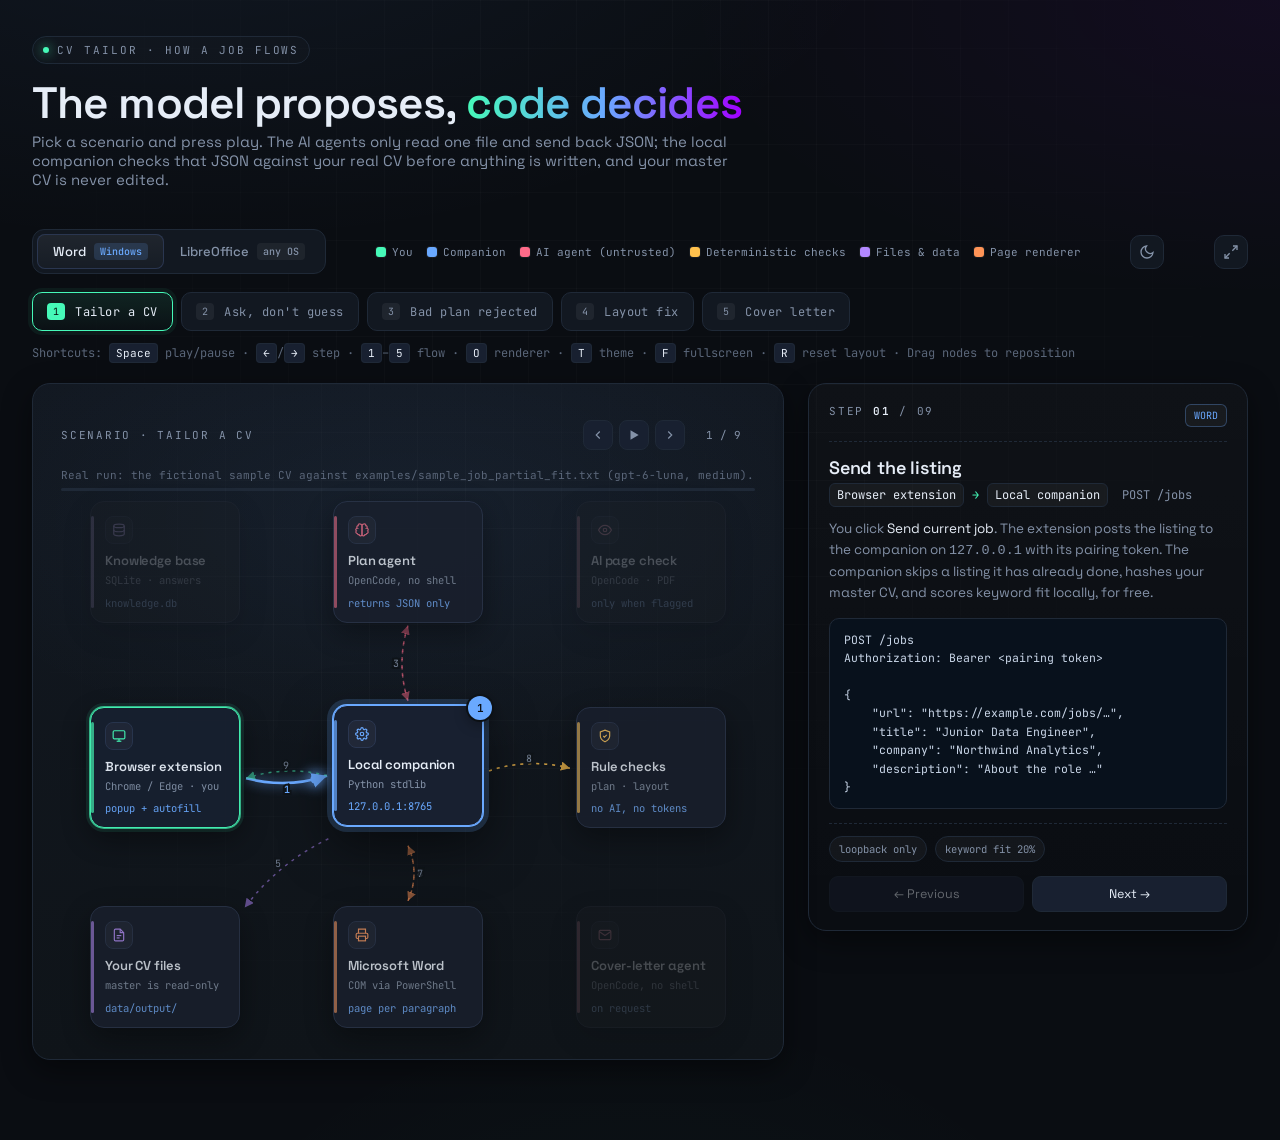
==== commit 55127e33: "Fix diagram nodes overlapping on laptop and phone screens On a 1280px-wide laptop, half the nodes of" ====
--- a/docs/architecture.html
+++ b/docs/architecture.html
@@ -604,7 +604,7 @@
     .controls, .flowtabs, main, .scenario-note{ padding-left: 18px; padding-right: 18px; }
     main{ gap:18px; }
     .canvas{ padding: 22px 14px 18px; }
-    .stage{ height: 420px; }
+    .stage{ height: 790px; }   /* narrow nodes wrap their text, so the rows need more room */
     .node{ width: 132px; padding: 12px; }
     .node .label{ font-size: 12px; }
     .node .tech{ font-size: 10px; }
@@ -705,6 +705,13 @@
   }
   .canvas.is-fullscreen .stage{ height: calc(100vh - 80px); }
   .canvas.is-fullscreen ~ aside{ display:none; }
+
+  /* CV Tailor: nodes sit on three centred columns around the companion, and narrow with the
+     stage, so they never overlap on a laptop or a phone. */
+  .stage{ --nw: min(150px, 28%); }
+  .stage .node{ width: var(--nw); }
+  .stage .node .port, .stage .node .tech{ overflow-wrap: anywhere; }   /* addresses like 127.0.0.1:8765 */
+  @media (max-width: 720px){ .stage .node .label{ font-size: 12px; } }   /* "companion" must fit an 89px node */
 </style>
 </head>
 <body>
@@ -813,7 +820,7 @@
            renderer below. No two wires cross. -->
 
       <!-- You, in the browser -->
-      <div class="node" data-role="user" data-id="user" style="left: 2%; top: 40%;">
+      <div class="node" data-role="user" data-id="user" style="left: calc(15% - var(--nw) / 2); top: 40%;">
         <div class="icon">
           <svg width="14" height="14" viewBox="0 0 24 24" fill="none" stroke="currentColor" stroke-width="2"><rect x="2" y="3" width="20" height="14" rx="2"/><line x1="8" y1="21" x2="16" y2="21"/><line x1="12" y1="17" x2="12" y2="21"/></svg>
         </div>
@@ -824,7 +831,7 @@
       </div>
 
       <!-- The hub -->
-      <div class="node" data-role="orch" data-id="companion" style="left: 42%; top: 40%;">
+      <div class="node" data-role="orch" data-id="companion" style="left: calc(50% - var(--nw) / 2); top: 40%;">
         <div class="icon">
           <svg width="14" height="14" viewBox="0 0 24 24" fill="none" stroke="currentColor" stroke-width="2"><circle cx="12" cy="12" r="3"/><path d="M19.4 15a1.65 1.65 0 0 0 .33 1.82l.06.06a2 2 0 1 1-2.83 2.83l-.06-.06a1.65 1.65 0 0 0-1.82-.33 1.65 1.65 0 0 0-1 1.51V21a2 2 0 1 1-4 0v-.09A1.65 1.65 0 0 0 9 19.4a1.65 1.65 0 0 0-1.82.33l-.06.06a2 2 0 1 1-2.83-2.83l.06-.06a1.65 1.65 0 0 0 .33-1.82 1.65 1.65 0 0 0-1.51-1H3a2 2 0 1 1 0-4h.09A1.65 1.65 0 0 0 4.6 9a1.65 1.65 0 0 0-.33-1.82l-.06-.06a2 2 0 1 1 2.83-2.83l.06.06a1.65 1.65 0 0 0 1.82.33H9a1.65 1.65 0 0 0 1-1.51V3a2 2 0 1 1 4 0v.09a1.65 1.65 0 0 0 1 1.51 1.65 1.65 0 0 0 1.82-.33l.06-.06a2 2 0 1 1 2.83 2.83l-.06.06a1.65 1.65 0 0 0-.33 1.82V9a1.65 1.65 0 0 0 1.51 1H21a2 2 0 1 1 0 4h-.09a1.65 1.65 0 0 0-1.51 1z"/></svg>
         </div>
@@ -835,7 +842,7 @@
       </div>
 
       <!-- Agents above the hub -->
-      <div class="node" data-role="vector" data-id="knowledge" style="left: 22%; top: 2%;">
+      <div class="node" data-role="vector" data-id="knowledge" style="left: calc(15% - var(--nw) / 2); top: 2%;">
         <div class="icon">
           <svg width="14" height="14" viewBox="0 0 24 24" fill="none" stroke="currentColor" stroke-width="2"><ellipse cx="12" cy="5" rx="9" ry="3"/><path d="M3 5v14a9 3 0 0 0 18 0V5"/><path d="M3 12a9 3 0 0 0 18 0"/></svg>
         </div>
@@ -845,7 +852,7 @@
         <span class="step-badge">·</span>
       </div>
 
-      <div class="node" data-role="compute" data-id="plan" style="left: 42%; top: 2%;">
+      <div class="node" data-role="compute" data-id="plan" style="left: calc(50% - var(--nw) / 2); top: 2%;">
         <div class="icon">
           <svg width="14" height="14" viewBox="0 0 24 24" fill="none" stroke="currentColor" stroke-width="2"><path d="M9.5 2A2.5 2.5 0 0 1 12 4.5v15a2.5 2.5 0 0 1-4.96.44A2.5 2.5 0 0 1 4 18a2.5 2.5 0 0 1-1.55-4.45A2.5 2.5 0 0 1 4 9a2.5 2.5 0 0 1 1.55-4.45A2.5 2.5 0 0 1 9.5 2z"/><path d="M14.5 2A2.5 2.5 0 0 0 12 4.5v15a2.5 2.5 0 0 0 4.96.44A2.5 2.5 0 0 0 20 18a2.5 2.5 0 0 0 1.55-4.45A2.5 2.5 0 0 0 20 9a2.5 2.5 0 0 0-1.55-4.45A2.5 2.5 0 0 0 14.5 2z"/></svg>
         </div>
@@ -855,7 +862,7 @@
         <span class="step-badge">·</span>
       </div>
 
-      <div class="node" data-role="compute" data-id="qa" style="left: 62%; top: 2%;">
+      <div class="node" data-role="compute" data-id="qa" style="left: calc(85% - var(--nw) / 2); top: 2%;">
         <div class="icon">
           <svg width="14" height="14" viewBox="0 0 24 24" fill="none" stroke="currentColor" stroke-width="2"><path d="M1 12s4-8 11-8 11 8 11 8-4 8-11 8-11-8-11-8z"/><circle cx="12" cy="12" r="3"/></svg>
         </div>
@@ -866,7 +873,7 @@
       </div>
 
       <!-- Deterministic gate to the right -->
-      <div class="node" data-role="embed" data-id="checks" style="left: 82%; top: 40%;">
+      <div class="node" data-role="embed" data-id="checks" style="left: calc(85% - var(--nw) / 2); top: 40%;">
         <div class="icon">
           <svg width="14" height="14" viewBox="0 0 24 24" fill="none" stroke="currentColor" stroke-width="2"><path d="M12 22s8-4 8-10V5l-8-3-8 3v7c0 6 8 10 8 10z"/><polyline points="9 12 11 14 15 10"/></svg>
         </div>
@@ -877,7 +884,7 @@
       </div>
 
       <!-- Files and the renderer below the hub -->
-      <div class="node" data-role="vector" data-id="files" style="left: 22%; top: 78%;">
+      <div class="node" data-role="vector" data-id="files" style="left: calc(15% - var(--nw) / 2); top: 77%;">
         <div class="icon">
           <svg width="14" height="14" viewBox="0 0 24 24" fill="none" stroke="currentColor" stroke-width="2"><path d="M14 2H6a2 2 0 0 0-2 2v16a2 2 0 0 0 2 2h12a2 2 0 0 0 2-2V8z"/><polyline points="14 2 14 8 20 8"/><line x1="8" y1="13" x2="16" y2="13"/><line x1="8" y1="17" x2="13" y2="17"/></svg>
         </div>
@@ -887,7 +894,7 @@
         <span class="step-badge">·</span>
       </div>
 
-      <div class="node" data-role="seed" data-id="renderer" style="left: 42%; top: 78%;">
+      <div class="node" data-role="seed" data-id="renderer" style="left: calc(50% - var(--nw) / 2); top: 77%;">
         <div class="icon">
           <svg width="14" height="14" viewBox="0 0 24 24" fill="none" stroke="currentColor" stroke-width="2"><polyline points="6 9 6 2 18 2 18 9"/><path d="M6 18H4a2 2 0 0 1-2-2v-5a2 2 0 0 1 2-2h16a2 2 0 0 1 2 2v5a2 2 0 0 1-2 2h-2"/><rect x="6" y="14" width="12" height="8"/></svg>
         </div>
@@ -897,7 +904,7 @@
         <span class="step-badge">·</span>
       </div>
 
-      <div class="node" data-role="compute" data-id="letter" style="left: 62%; top: 78%;">
+      <div class="node" data-role="compute" data-id="letter" style="left: calc(85% - var(--nw) / 2); top: 77%;">
         <div class="icon">
           <svg width="14" height="14" viewBox="0 0 24 24" fill="none" stroke="currentColor" stroke-width="2"><path d="M4 4h16c1.1 0 2 .9 2 2v12c0 1.1-.9 2-2 2H4c-1.1 0-2-.9-2-2V6c0-1.1.9-2 2-2z"/><polyline points="22,6 12,13 2,6"/></svg>
         </div>
